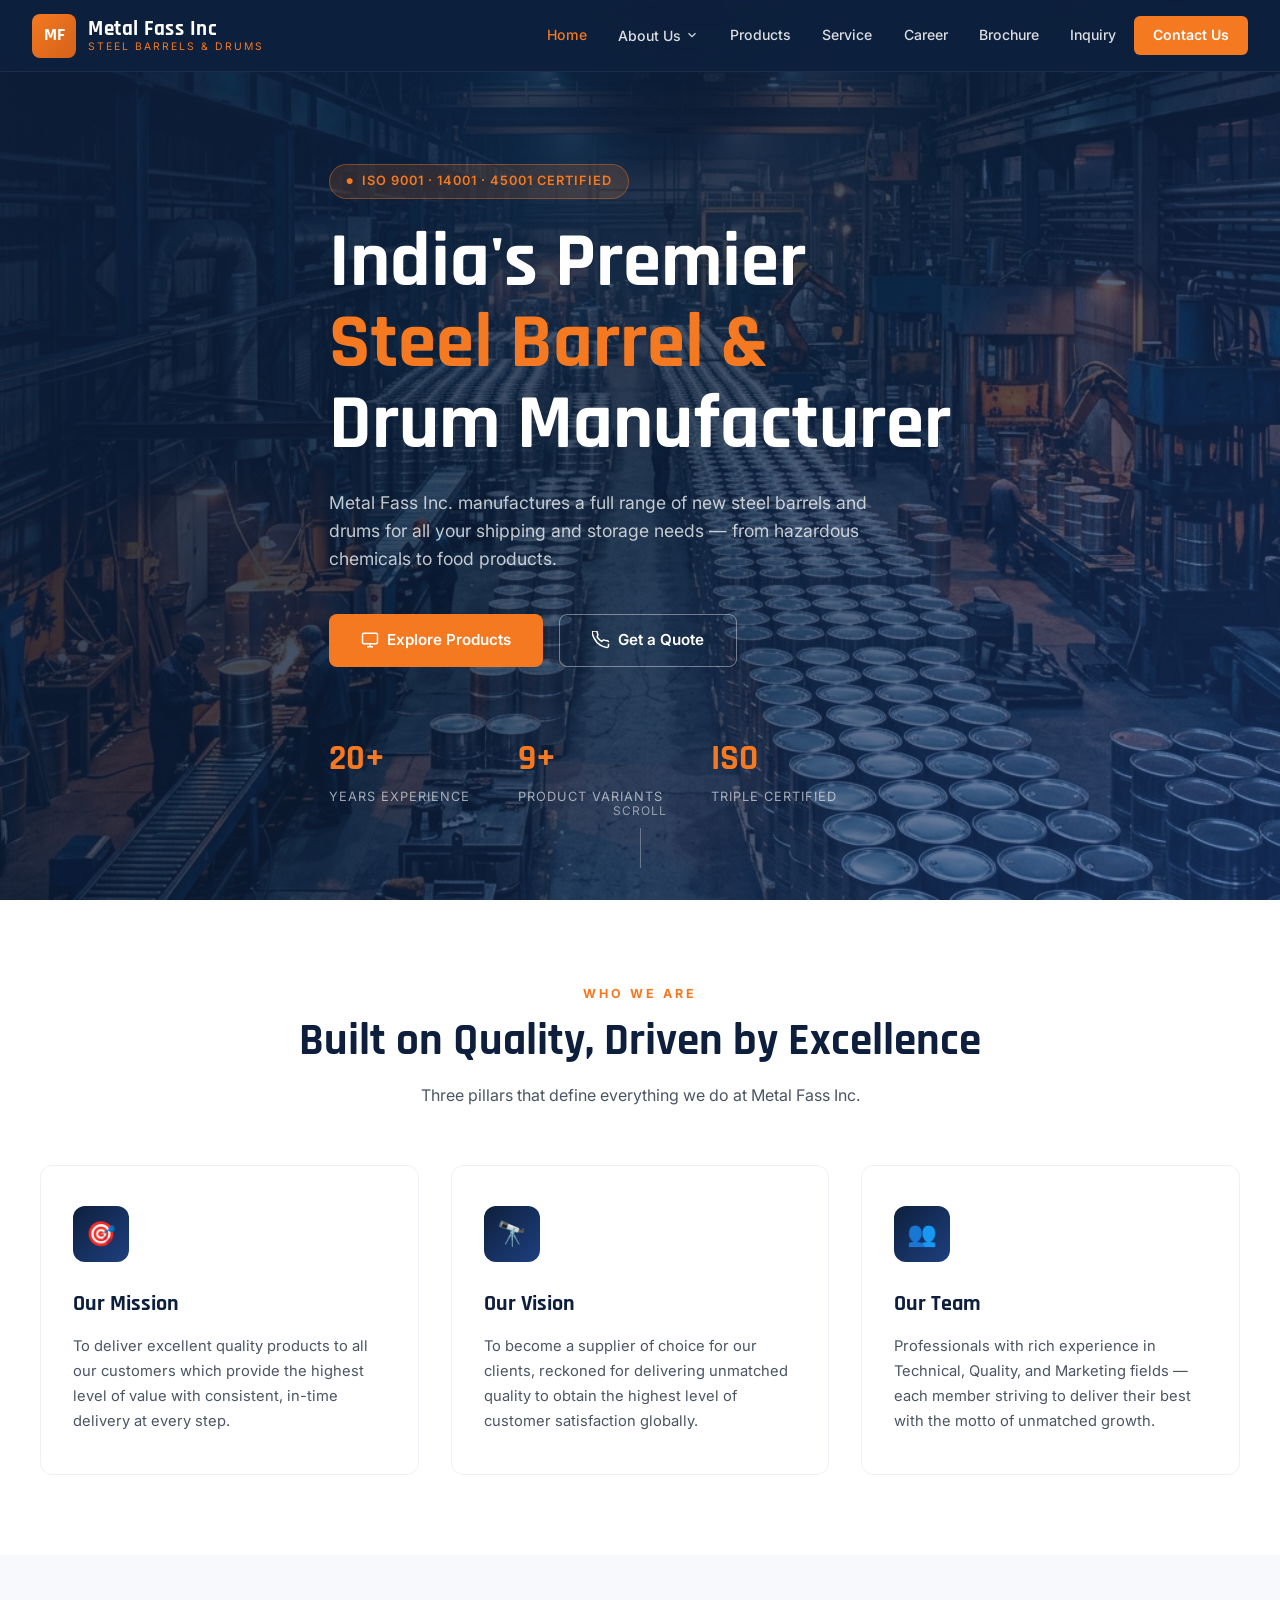
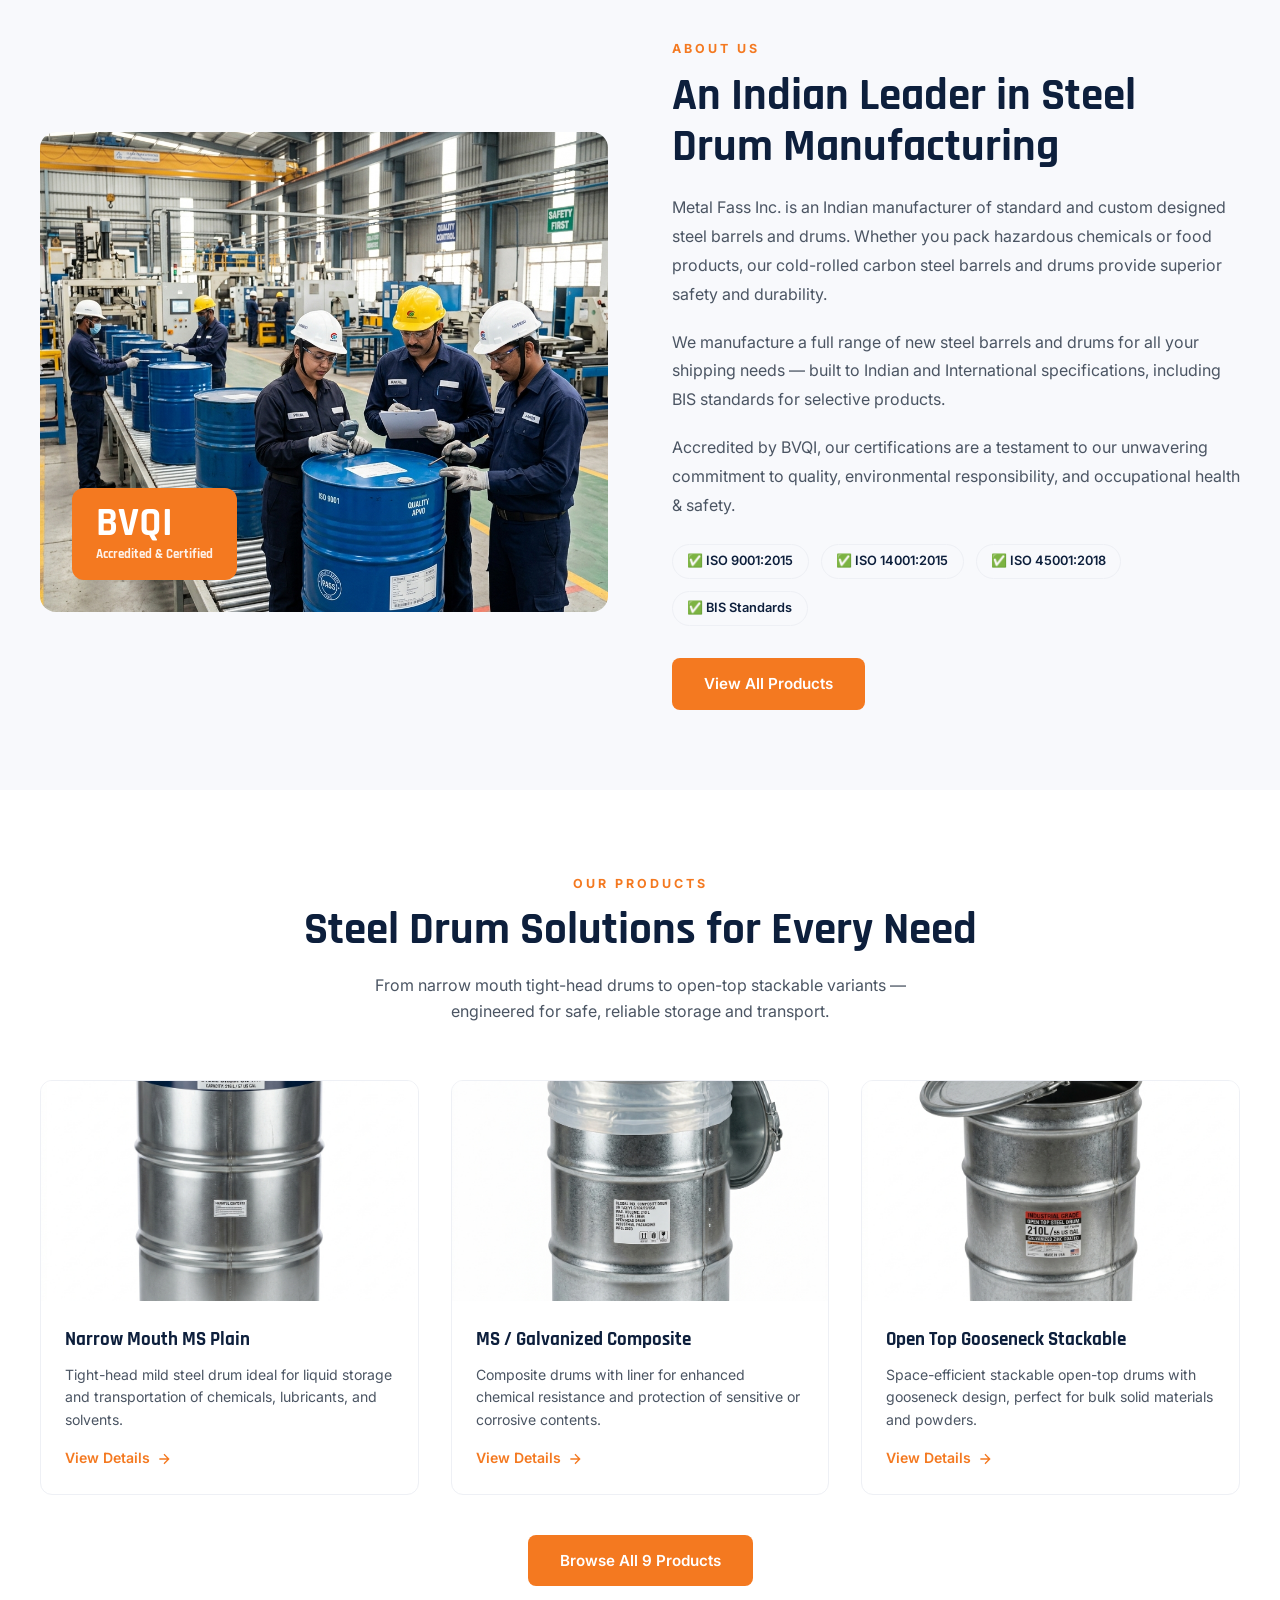
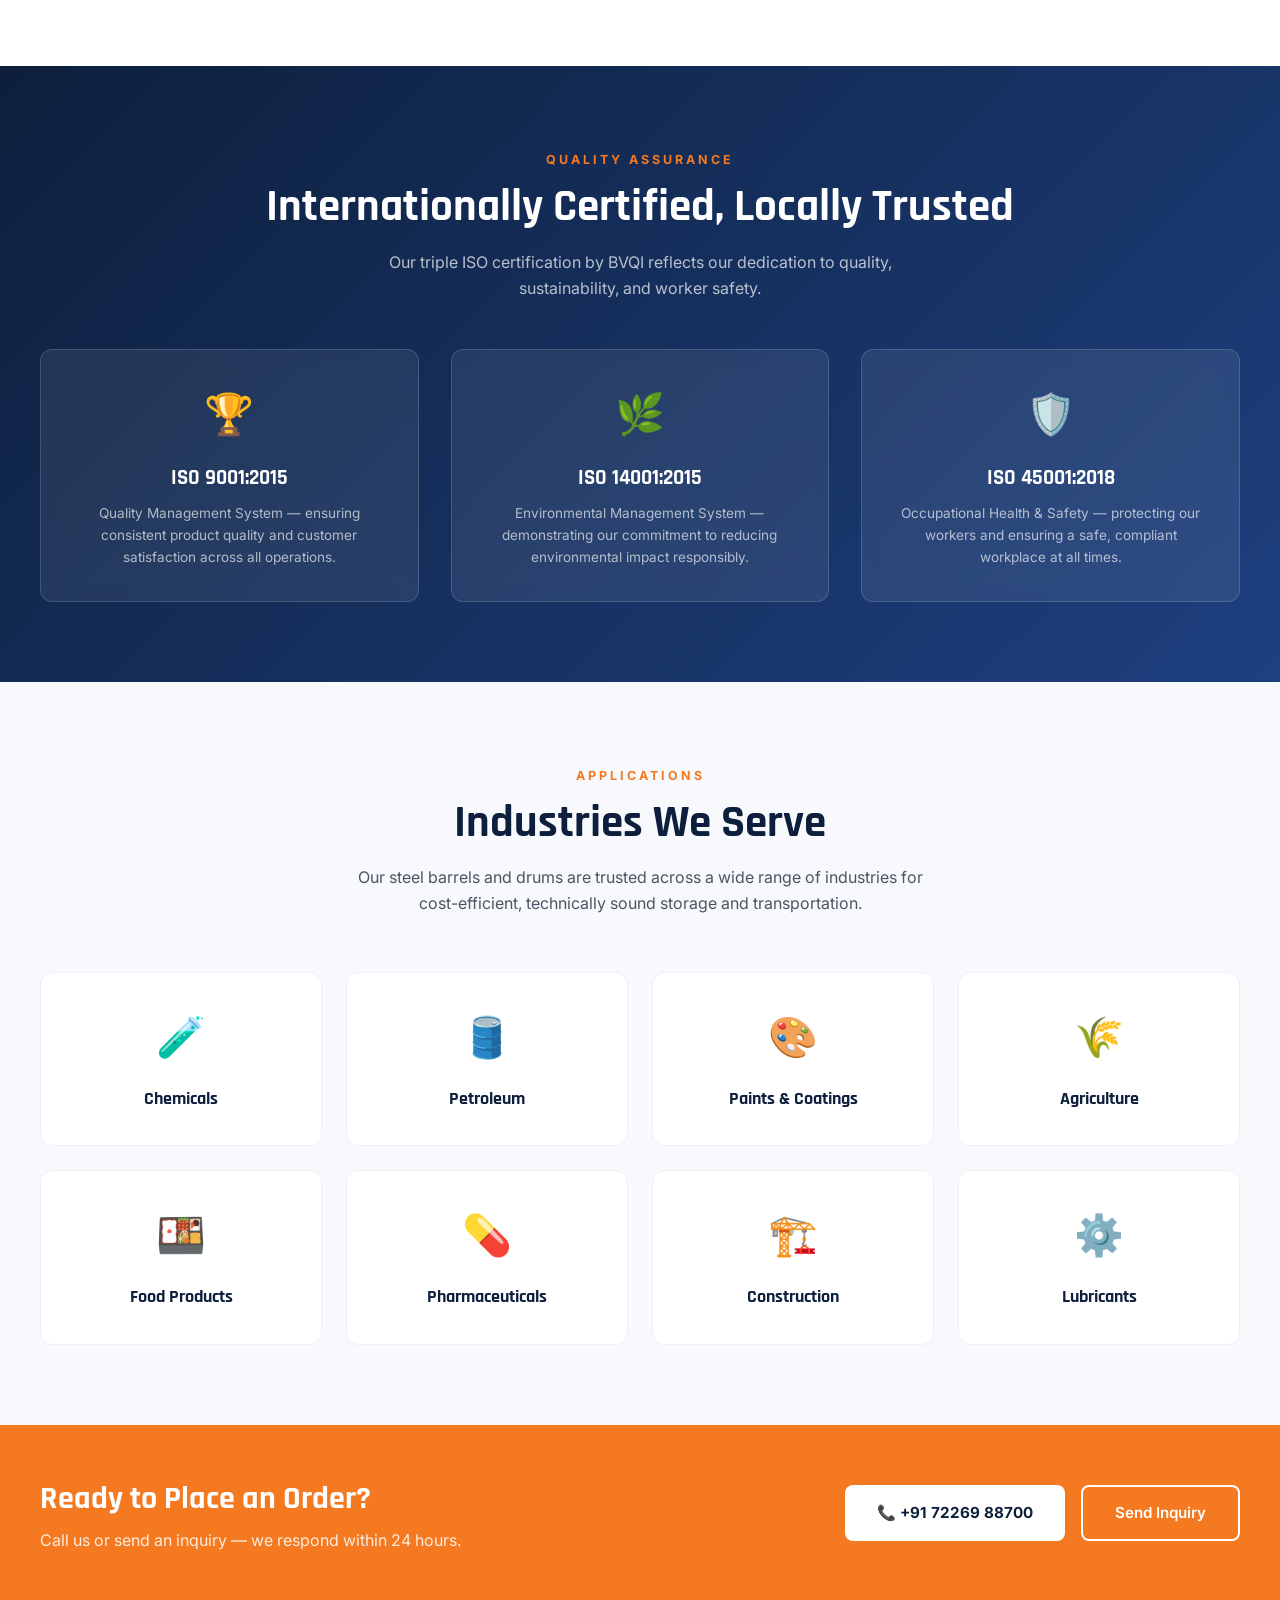
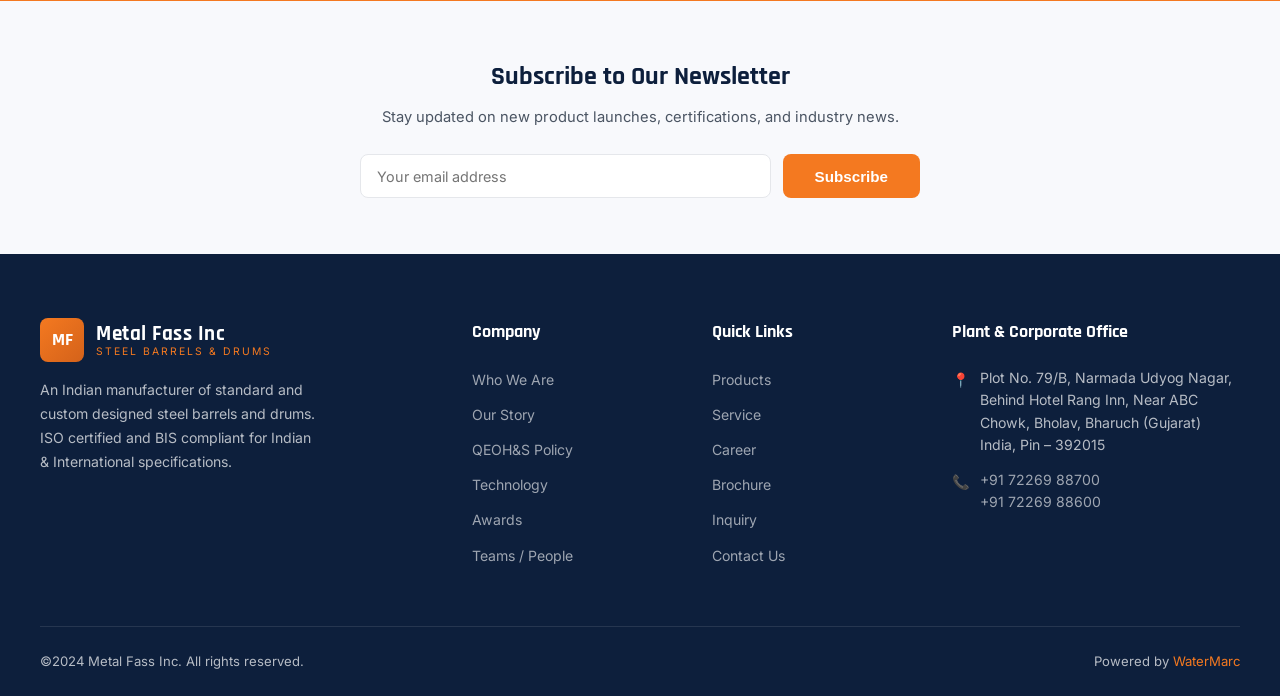
==== index.html @ 71f28551 "Initial commit: Yogiraj Containers Pvt. Ltd. website" ====
<!DOCTYPE html>
<html lang="en">
<head>
  <meta charset="UTF-8" />
  <meta name="viewport" content="width=device-width, initial-scale=1.0" />
  <title>Metal Fass Inc | Steel Barrels & Drums Manufacturer | Bharuch, Gujarat</title>
  <meta name="description" content="Metal Fass Inc is an Indian manufacturer of standard and custom designed steel barrels and drums. ISO 9001:2015, ISO 14001:2015 & ISO 45001:2018 certified. Located in Bharuch, Gujarat." />
  <link rel="stylesheet" href="styles.css" />
</head>
<body>

<!-- NAVBAR -->
<nav class="navbar" id="navbar">
  <a href="index.html" class="nav-logo">
    <div class="logo-icon">MF</div>
    <div class="logo-text">
      <span class="logo-name">Metal Fass Inc</span>
      <span class="logo-sub">Steel Barrels & Drums</span>
    </div>
  </a>

  <ul class="nav-links" id="navLinks">
    <li><a href="index.html" class="active">Home</a></li>
    <li>
      <button class="nav-toggle">
        About Us
        <svg viewBox="0 0 24 24" fill="none" stroke="currentColor" stroke-width="2"><polyline points="6 9 12 15 18 9"/></svg>
      </button>
      <ul class="dropdown">
        <li><a href="#">Who We Are</a></li>
        <li><a href="#">Our Story</a></li>
        <li><a href="#">QEOH&S Policy</a></li>
        <li><a href="#">Technology & Modernization</a></li>
        <li><a href="#">Awards & Accreditations</a></li>
        <li><a href="#">Teams / People</a></li>
      </ul>
    </li>
    <li><a href="products.html">Products</a></li>
    <li><a href="#">Service</a></li>
    <li><a href="#">Career</a></li>
    <li><a href="#">Brochure</a></li>
    <li><a href="#">Inquiry</a></li>
    <li><a href="contact.html" class="nav-cta">Contact Us</a></li>
  </ul>

  <button class="hamburger" id="hamburger" aria-label="Toggle menu">
    <span></span><span></span><span></span>
  </button>
</nav>

<!-- HERO -->
<section class="hero" id="home">
  <div class="hero-bg"></div>
  <div class="hero-overlay"></div>
  <div class="hero-content container">
    <div class="hero-badge">ISO 9001 · 14001 · 45001 Certified</div>
    <h1>India's Premier<br /><span>Steel Barrel &</span><br />Drum Manufacturer</h1>
    <p>Metal Fass Inc. manufactures a full range of new steel barrels and drums for all your shipping and storage needs — from hazardous chemicals to food products.</p>
    <div class="hero-buttons">
      <a href="products.html" class="btn-primary">
        <svg width="18" height="18" viewBox="0 0 24 24" fill="none" stroke="currentColor" stroke-width="2"><rect x="2" y="3" width="20" height="14" rx="2"/><path d="M8 21h8M12 17v4"/></svg>
        Explore Products
      </a>
      <a href="contact.html" class="btn-secondary">
        <svg width="18" height="18" viewBox="0 0 24 24" fill="none" stroke="currentColor" stroke-width="2"><path d="M22 16.92v3a2 2 0 01-2.18 2 19.79 19.79 0 01-8.63-3.07A19.5 19.5 0 013.07 9.81 19.79 19.79 0 01.022 1.18 2 2 0 012 0h3a2 2 0 012 1.72c.127.96.361 1.903.7 2.81a2 2 0 01-.45 2.11L6.91 7.91a16 16 0 006 6l1.27-1.27a2 2 0 012.11-.45c.907.339 1.85.573 2.81.7A2 2 0 0122 14.92"/></svg>
        Get a Quote
      </a>
    </div>
    <div class="hero-stats">
      <div class="stat"><div class="stat-num">20+</div><div class="stat-label">Years Experience</div></div>
      <div class="stat"><div class="stat-num">9+</div><div class="stat-label">Product Variants</div></div>
      <div class="stat"><div class="stat-num">ISO</div><div class="stat-label">Triple Certified</div></div>
    </div>
  </div>
  <div class="hero-scroll">SCROLL</div>
</section>

<!-- MISSION / VISION / TEAM -->
<section class="section" id="about">
  <div class="container">
    <div class="section-header reveal">
      <span class="section-eyebrow">Who We Are</span>
      <h2 class="section-title">Built on Quality, Driven by Excellence</h2>
      <p class="section-subtitle">Three pillars that define everything we do at Metal Fass Inc.</p>
    </div>
    <div class="mvt-grid">
      <div class="mvt-card reveal">
        <div class="mvt-icon">🎯</div>
        <h3>Our Mission</h3>
        <p>To deliver excellent quality products to all our customers which provide the highest level of value with consistent, in-time delivery at every step.</p>
      </div>
      <div class="mvt-card reveal">
        <div class="mvt-icon">🔭</div>
        <h3>Our Vision</h3>
        <p>To become a supplier of choice for our clients, reckoned for delivering unmatched quality to obtain the highest level of customer satisfaction globally.</p>
      </div>
      <div class="mvt-card reveal">
        <div class="mvt-icon">👥</div>
        <h3>Our Team</h3>
        <p>Professionals with rich experience in Technical, Quality, and Marketing fields — each member striving to deliver their best with the motto of unmatched growth.</p>
      </div>
    </div>
  </div>
</section>

<!-- ABOUT US DEEP DIVE -->
<section class="section section-light">
  <div class="container">
    <div class="about-grid">
      <div class="about-image-wrap reveal">
        <img src="factory.png" alt="Metal Fass Inc manufacturing facility" loading="lazy" />
        <div class="about-badge-float">
          <div class="num">BVQI</div>
          <div class="txt">Accredited & Certified</div>
        </div>
      </div>
      <div class="about-text reveal">
        <span class="section-eyebrow">About Us</span>
        <h2 class="section-title">An Indian Leader in Steel Drum Manufacturing</h2>
        <p>Metal Fass Inc. is an Indian manufacturer of standard and custom designed steel barrels and drums. Whether you pack hazardous chemicals or food products, our cold-rolled carbon steel barrels and drums provide superior safety and durability.</p>
        <p>We manufacture a full range of new steel barrels and drums for all your shipping needs — built to Indian and International specifications, including BIS standards for selective products.</p>
        <p>Accredited by BVQI, our certifications are a testament to our unwavering commitment to quality, environmental responsibility, and occupational health & safety.</p>
        <div class="cert-badges">
          <span class="cert-badge">✅ ISO 9001:2015</span>
          <span class="cert-badge">✅ ISO 14001:2015</span>
          <span class="cert-badge">✅ ISO 45001:2018</span>
          <span class="cert-badge">✅ BIS Standards</span>
        </div>
        <div style="margin-top:2rem;">
          <a href="products.html" class="btn-primary">View All Products</a>
        </div>
      </div>
    </div>
  </div>
</section>

<!-- FEATURED PRODUCTS -->
<section class="section" id="products">
  <div class="container">
    <div class="section-header reveal">
      <span class="section-eyebrow">Our Products</span>
      <h2 class="section-title">Steel Drum Solutions for Every Need</h2>
      <p class="section-subtitle">From narrow mouth tight-head drums to open-top stackable variants — engineered for safe, reliable storage and transport.</p>
    </div>
    <div class="products-grid">
      <a href="products.html" class="product-card reveal">
        <div class="product-img"><img src="product_narrow_mouth.png" alt="Narrow Mouth MS Plain Drum" loading="lazy" /></div>
        <div class="product-info">
          <h3>Narrow Mouth MS Plain</h3>
          <p>Tight-head mild steel drum ideal for liquid storage and transportation of chemicals, lubricants, and solvents.</p>
          <span class="product-link">View Details <svg width="16" height="16" viewBox="0 0 24 24" fill="none" stroke="currentColor" stroke-width="2"><path d="M5 12h14M12 5l7 7-7 7"/></svg></span>
        </div>
      </a>
      <a href="products.html" class="product-card reveal">
        <div class="product-img"><img src="product_composite.png" alt="MS Galvanized Composite Drum" loading="lazy" /></div>
        <div class="product-info">
          <h3>MS / Galvanized Composite</h3>
          <p>Composite drums with liner for enhanced chemical resistance and protection of sensitive or corrosive contents.</p>
          <span class="product-link">View Details <svg width="16" height="16" viewBox="0 0 24 24" fill="none" stroke="currentColor" stroke-width="2"><path d="M5 12h14M12 5l7 7-7 7"/></svg></span>
        </div>
      </a>
      <a href="products.html" class="product-card reveal">
        <div class="product-img"><img src="product_open_top.png" alt="Open Top Gooseneck Stackable Drum" loading="lazy" /></div>
        <div class="product-info">
          <h3>Open Top Gooseneck Stackable</h3>
          <p>Space-efficient stackable open-top drums with gooseneck design, perfect for bulk solid materials and powders.</p>
          <span class="product-link">View Details <svg width="16" height="16" viewBox="0 0 24 24" fill="none" stroke="currentColor" stroke-width="2"><path d="M5 12h14M12 5l7 7-7 7"/></svg></span>
        </div>
      </a>
    </div>
    <div style="text-align:center; margin-top:2.5rem;" class="reveal">
      <a href="products.html" class="btn-primary">Browse All 9 Products</a>
    </div>
  </div>
</section>

<!-- ISO / CERTIFICATIONS -->
<section class="cert-section">
  <div class="container">
    <div class="reveal">
      <span class="section-eyebrow">Quality Assurance</span>
      <h2 class="section-title">Internationally Certified, Locally Trusted</h2>
      <p class="section-subtitle">Our triple ISO certification by BVQI reflects our dedication to quality, sustainability, and worker safety.</p>
    </div>
    <div class="cert-grid">
      <div class="cert-card reveal">
        <div class="cert-icon">🏆</div>
        <h3>ISO 9001:2015</h3>
        <p>Quality Management System — ensuring consistent product quality and customer satisfaction across all operations.</p>
      </div>
      <div class="cert-card reveal">
        <div class="cert-icon">🌿</div>
        <h3>ISO 14001:2015</h3>
        <p>Environmental Management System — demonstrating our commitment to reducing environmental impact responsibly.</p>
      </div>
      <div class="cert-card reveal">
        <div class="cert-icon">🛡️</div>
        <h3>ISO 45001:2018</h3>
        <p>Occupational Health & Safety — protecting our workers and ensuring a safe, compliant workplace at all times.</p>
      </div>
    </div>
  </div>
</section>

<!-- APPLICATIONS -->
<section class="section section-light" id="applications">
  <div class="container">
    <div class="section-header reveal">
      <span class="section-eyebrow">Applications</span>
      <h2 class="section-title">Industries We Serve</h2>
      <p class="section-subtitle">Our steel barrels and drums are trusted across a wide range of industries for cost-efficient, technically sound storage and transportation.</p>
    </div>
    <div class="apps-grid">
      <div class="app-card reveal">
        <div class="app-icon">🧪</div>
        <h4>Chemicals</h4>
      </div>
      <div class="app-card reveal">
        <div class="app-icon">🛢️</div>
        <h4>Petroleum</h4>
      </div>
      <div class="app-card reveal">
        <div class="app-icon">🎨</div>
        <h4>Paints & Coatings</h4>
      </div>
      <div class="app-card reveal">
        <div class="app-icon">🌾</div>
        <h4>Agriculture</h4>
      </div>
      <div class="app-card reveal">
        <div class="app-icon">🍱</div>
        <h4>Food Products</h4>
      </div>
      <div class="app-card reveal">
        <div class="app-icon">💊</div>
        <h4>Pharmaceuticals</h4>
      </div>
      <div class="app-card reveal">
        <div class="app-icon">🏗️</div>
        <h4>Construction</h4>
      </div>
      <div class="app-card reveal">
        <div class="app-icon">⚙️</div>
        <h4>Lubricants</h4>
      </div>
    </div>
  </div>
</section>

<!-- CONTACT STRIP -->
<div class="contact-strip">
  <div class="container">
    <div class="strip-text">
      <h2>Ready to Place an Order?</h2>
      <p>Call us or send an inquiry — we respond within 24 hours.</p>
    </div>
    <div class="strip-actions">
      <a href="tel:+917226988700" class="btn-white">📞 +91 72269 88700</a>
      <a href="contact.html" class="btn-outline-white">Send Inquiry</a>
    </div>
  </div>
</div>

<!-- NEWSLETTER -->
<section style="background:#f8f9fc; padding:3.5rem 2rem; text-align:center;">
  <div class="container" style="max-width:560px;">
    <h3 style="font-family:'Rajdhani',sans-serif;font-size:1.6rem;font-weight:700;color:var(--navy);margin-bottom:0.5rem;">Subscribe to Our Newsletter</h3>
    <p style="color:var(--gray-600);margin-bottom:1.5rem;font-size:0.92rem;">Stay updated on new product launches, certifications, and industry news.</p>
    <form id="newsletterForm" style="display:flex;gap:0.75rem;flex-wrap:wrap;justify-content:center;" onsubmit="handleNewsletter(event)">
      <input type="email" id="newsletterEmail" placeholder="Your email address" required
        style="flex:1;min-width:240px;padding:0.8rem 1rem;border:1.5px solid #e5e7eb;border-radius:8px;font-family:inherit;font-size:0.9rem;outline:none;" />
      <button type="submit" class="btn-primary" style="white-space:nowrap;">Subscribe</button>
    </form>
    <p id="newsletterMsg" style="margin-top:0.75rem;color:var(--orange);font-size:0.88rem;display:none;">✅ Thanks for subscribing!</p>
  </div>
</section>

<!-- FOOTER -->
<footer>
  <div class="container">
    <div class="footer-grid">
      <div class="footer-brand">
        <a href="index.html" class="nav-logo" style="margin-bottom:1rem;display:inline-flex;">
          <div class="logo-icon">MF</div>
          <div class="logo-text">
            <span class="logo-name">Metal Fass Inc</span>
            <span class="logo-sub">Steel Barrels & Drums</span>
          </div>
        </a>
        <p>An Indian manufacturer of standard and custom designed steel barrels and drums. ISO certified and BIS compliant for Indian & International specifications.</p>
      </div>
      <div class="footer-col">
        <h4>Company</h4>
        <ul>
          <li><a href="#">Who We Are</a></li>
          <li><a href="#">Our Story</a></li>
          <li><a href="#">QEOH&S Policy</a></li>
          <li><a href="#">Technology</a></li>
          <li><a href="#">Awards</a></li>
          <li><a href="#">Teams / People</a></li>
        </ul>
      </div>
      <div class="footer-col">
        <h4>Quick Links</h4>
        <ul>
          <li><a href="products.html">Products</a></li>
          <li><a href="#">Service</a></li>
          <li><a href="#">Career</a></li>
          <li><a href="#">Brochure</a></li>
          <li><a href="#">Inquiry</a></li>
          <li><a href="contact.html">Contact Us</a></li>
        </ul>
      </div>
      <div class="footer-col">
        <h4>Plant & Corporate Office</h4>
        <div class="footer-contact-item">
          <span class="icon">📍</span>
          <span>Plot No. 79/B, Narmada Udyog Nagar, Behind Hotel Rang Inn, Near ABC Chowk, Bholav, Bharuch (Gujarat) India, Pin – 392015</span>
        </div>
        <div class="footer-contact-item">
          <span class="icon">📞</span>
          <div>
            <a href="tel:+917226988700">+91 72269 88700</a><br/>
            <a href="tel:+917226988600">+91 72269 88600</a>
          </div>
        </div>
      </div>
    </div>
    <div class="footer-bottom">
      <span>©2024 Metal Fass Inc. All rights reserved.</span>
      <span>Powered by <a href="#">WaterMarc</a></span>
    </div>
  </div>
</footer>

<script>
  // Navbar scroll effect
  const navbar = document.getElementById('navbar');
  window.addEventListener('scroll', () => {
    navbar.classList.toggle('scrolled', window.scrollY > 50);
  });

  // Hamburger toggle
  const hamburger = document.getElementById('hamburger');
  const navLinks = document.getElementById('navLinks');
  hamburger.addEventListener('click', () => {
    navLinks.classList.toggle('open');
    const spans = hamburger.querySelectorAll('span');
    navLinks.classList.contains('open')
      ? (spans[0].style.transform='rotate(45deg) translate(5px,5px)', spans[1].style.opacity='0', spans[2].style.transform='rotate(-45deg) translate(5px,-5px)')
      : (spans[0].style.transform='', spans[1].style.opacity='', spans[2].style.transform='');
  });

  // Scroll reveal
  const reveals = document.querySelectorAll('.reveal');
  const observer = new IntersectionObserver((entries) => {
    entries.forEach((e, i) => {
      if (e.isIntersecting) {
        setTimeout(() => e.target.classList.add('visible'), i * 80);
        observer.unobserve(e.target);
      }
    });
  }, { threshold: 0.1, rootMargin: '0px 0px -40px 0px' });
  reveals.forEach(el => observer.observe(el));

  // Newsletter
  function handleNewsletter(e) {
    e.preventDefault();
    document.getElementById('newsletterMsg').style.display = 'block';
    document.getElementById('newsletterEmail').value = '';
  }
</script>
</body>
</html>
---- styles.css ----
@import url('https://fonts.googleapis.com/css2?family=Inter:wght@300;400;500;600;700;800;900&family=Rajdhani:wght@500;600;700&display=swap');

*, *::before, *::after { box-sizing: border-box; margin: 0; padding: 0; }

:root {
  --navy: #0d1f3c;
  --navy-light: #1a3a6e;
  --steel: #1e4080;
  --orange: #f47920;
  --orange-dark: #d4621a;
  --white: #ffffff;
  --gray-100: #f8f9fc;
  --gray-200: #eef0f5;
  --gray-400: #9ca3af;
  --gray-600: #4b5563;
  --gray-800: #1f2937;
  --shadow-sm: 0 2px 8px rgba(0,0,0,0.08);
  --shadow-md: 0 8px 32px rgba(0,0,0,0.12);
  --shadow-lg: 0 24px 64px rgba(0,0,0,0.2);
  --radius: 12px;
  --transition: 0.3s cubic-bezier(0.4,0,0.2,1);
}

html { scroll-behavior: smooth; }

body {
  font-family: 'Inter', sans-serif;
  color: var(--gray-800);
  background: var(--white);
  overflow-x: hidden;
  line-height: 1.6;
}

/* ===== NAVBAR ===== */
.navbar {
  position: fixed; top: 0; left: 0; right: 0; z-index: 1000;
  background: rgba(13,31,60,0.97);
  backdrop-filter: blur(12px);
  border-bottom: 1px solid rgba(255,255,255,0.07);
  padding: 0 2rem;
  display: flex; align-items: center; justify-content: space-between;
  height: 72px;
  transition: var(--transition);
}
.navbar.scrolled { box-shadow: var(--shadow-md); }

.nav-logo {
  display: flex; align-items: center; gap: 12px; text-decoration: none;
}
.nav-logo .logo-icon {
  width: 44px; height: 44px;
  background: linear-gradient(135deg, var(--orange), var(--orange-dark));
  border-radius: 8px;
  display: flex; align-items: center; justify-content: center;
  font-weight: 900; font-size: 1.1rem; color: white;
  font-family: 'Rajdhani', sans-serif;
}
.nav-logo .logo-text { display: flex; flex-direction: column; line-height: 1.1; }
.nav-logo .logo-name {
  font-family: 'Rajdhani', sans-serif; font-weight: 700;
  font-size: 1.3rem; color: var(--white); letter-spacing: 0.5px;
}
.nav-logo .logo-sub { font-size: 0.65rem; color: var(--orange); letter-spacing: 2px; text-transform: uppercase; }

.nav-links { display: flex; align-items: center; gap: 0.25rem; list-style: none; }
.nav-links > li { position: relative; }
.nav-links > li > a, .nav-links > li > .nav-toggle {
  display: flex; align-items: center; gap: 4px;
  padding: 0.5rem 0.85rem;
  color: rgba(255,255,255,0.85);
  text-decoration: none;
  font-size: 0.88rem; font-weight: 500;
  border-radius: 6px;
  transition: var(--transition);
  cursor: pointer; background: none; border: none; font-family: inherit;
}
.nav-links > li > a:hover, .nav-links > li > .nav-toggle:hover { color: white; background: rgba(255,255,255,0.08); }
.nav-links > li > a.active { color: var(--orange); }
.nav-toggle svg { width: 14px; height: 14px; transition: transform 0.2s; }
.nav-links > li:hover .nav-toggle svg { transform: rotate(180deg); }

.dropdown {
  position: absolute; top: calc(100% + 8px); left: 0;
  background: white; border-radius: var(--radius);
  box-shadow: var(--shadow-lg); border: 1px solid var(--gray-200);
  min-width: 220px; padding: 0.5rem;
  opacity: 0; visibility: hidden; transform: translateY(-8px);
  transition: var(--transition);
  list-style: none;
}
.nav-links > li:hover .dropdown { opacity: 1; visibility: visible; transform: translateY(0); }
.dropdown li a {
  display: block; padding: 0.6rem 1rem;
  color: var(--gray-600); text-decoration: none;
  font-size: 0.88rem; border-radius: 6px;
  transition: var(--transition);
}
.dropdown li a:hover { background: var(--gray-100); color: var(--navy); }

.nav-cta {
  background: var(--orange) !important; color: white !important;
  padding: 0.5rem 1.2rem !important; border-radius: 6px !important;
  font-weight: 600 !important;
}
.nav-cta:hover { background: var(--orange-dark) !important; }

.hamburger { display: none; flex-direction: column; gap: 5px; cursor: pointer; background: none; border: none; padding: 4px; }
.hamburger span { display: block; width: 24px; height: 2px; background: white; border-radius: 2px; transition: var(--transition); }

/* ===== HERO ===== */
.hero {
  position: relative; min-height: 100vh;
  display: flex; align-items: center;
  overflow: hidden;
}
.hero-bg {
  position: absolute; inset: 0;
  background-image: url('hero.png');
  background-size: cover; background-position: center;
}
.hero-overlay {
  position: absolute; inset: 0;
  background: linear-gradient(135deg, rgba(13,31,60,0.92) 0%, rgba(13,31,60,0.75) 50%, rgba(30,64,128,0.6) 100%);
}
.hero-content {
  position: relative; z-index: 2;
  max-width: 1200px; margin: 0 auto; padding: 0 2rem;
  padding-top: 72px;
}
.hero-badge {
  display: inline-flex; align-items: center; gap: 8px;
  background: rgba(244,121,32,0.15); border: 1px solid rgba(244,121,32,0.4);
  color: var(--orange); padding: 0.4rem 1rem; border-radius: 50px;
  font-size: 0.8rem; font-weight: 600; letter-spacing: 1px; text-transform: uppercase;
  margin-bottom: 1.5rem;
  animation: fadeInUp 0.6s ease both;
}
.hero-badge::before { content: '●'; font-size: 0.5rem; animation: pulse 2s infinite; }
.hero h1 {
  font-family: 'Rajdhani', sans-serif;
  font-size: clamp(2.5rem, 6vw, 5rem);
  font-weight: 700; color: white;
  line-height: 1.05; margin-bottom: 1.5rem;
  animation: fadeInUp 0.7s 0.1s ease both;
}
.hero h1 span { color: var(--orange); }
.hero p {
  font-size: 1.1rem; color: rgba(255,255,255,0.75);
  max-width: 560px; margin-bottom: 2.5rem;
  animation: fadeInUp 0.7s 0.2s ease both;
}
.hero-buttons { display: flex; gap: 1rem; flex-wrap: wrap; animation: fadeInUp 0.7s 0.3s ease both; }
.btn-primary {
  display: inline-flex; align-items: center; gap: 8px;
  background: var(--orange); color: white;
  padding: 0.85rem 2rem; border-radius: 8px;
  text-decoration: none; font-weight: 600; font-size: 0.95rem;
  transition: var(--transition); border: none; cursor: pointer;
}
.btn-primary:hover { background: var(--orange-dark); transform: translateY(-2px); box-shadow: 0 8px 24px rgba(244,121,32,0.4); }
.btn-secondary {
  display: inline-flex; align-items: center; gap: 8px;
  background: transparent; color: white;
  padding: 0.85rem 2rem; border-radius: 8px;
  border: 1px solid rgba(255,255,255,0.4);
  text-decoration: none; font-weight: 600; font-size: 0.95rem;
  transition: var(--transition);
}
.btn-secondary:hover { background: rgba(255,255,255,0.1); border-color: white; }

.hero-stats {
  display: flex; gap: 3rem; margin-top: 4rem;
  animation: fadeInUp 0.7s 0.4s ease both;
}
.stat { text-align: left; }
.stat-num { font-family: 'Rajdhani', sans-serif; font-size: 2.2rem; font-weight: 700; color: var(--orange); }
.stat-label { font-size: 0.8rem; color: rgba(255,255,255,0.6); text-transform: uppercase; letter-spacing: 1px; }

.hero-scroll {
  position: absolute; bottom: 2rem; left: 50%; transform: translateX(-50%);
  display: flex; flex-direction: column; align-items: center; gap: 8px;
  color: rgba(255,255,255,0.5); font-size: 0.75rem; letter-spacing: 1px;
  animation: bounce 2s infinite;
}
.hero-scroll::after { content: ''; width: 1px; height: 40px; background: rgba(255,255,255,0.3); }

/* ===== SECTION COMMON ===== */
.section { padding: 5rem 2rem; }
.section-light { background: var(--gray-100); }
.container { max-width: 1200px; margin: 0 auto; }
.section-header { text-align: center; margin-bottom: 3.5rem; }
.section-eyebrow {
  display: inline-block;
  color: var(--orange); font-size: 0.78rem; font-weight: 700;
  letter-spacing: 3px; text-transform: uppercase; margin-bottom: 0.75rem;
}
.section-title {
  font-family: 'Rajdhani', sans-serif;
  font-size: clamp(1.8rem, 4vw, 2.8rem);
  font-weight: 700; color: var(--navy); line-height: 1.15;
}
.section-subtitle { margin-top: 1rem; color: var(--gray-600); max-width: 600px; margin-left: auto; margin-right: auto; }

/* ===== ABOUT / MVT CARDS ===== */
.mvt-grid { display: grid; grid-template-columns: repeat(3, 1fr); gap: 2rem; }
.mvt-card {
  background: white; border-radius: var(--radius);
  padding: 2.5rem 2rem; border: 1px solid var(--gray-200);
  transition: var(--transition); position: relative; overflow: hidden;
}
.mvt-card::before {
  content: ''; position: absolute; top: 0; left: 0; right: 0; height: 4px;
  background: linear-gradient(90deg, var(--orange), var(--navy-light));
  transform: scaleX(0); transform-origin: left; transition: var(--transition);
}
.mvt-card:hover { box-shadow: var(--shadow-md); transform: translateY(-4px); }
.mvt-card:hover::before { transform: scaleX(1); }
.mvt-icon {
  width: 56px; height: 56px; border-radius: 12px;
  background: linear-gradient(135deg, var(--navy), var(--steel));
  display: flex; align-items: center; justify-content: center;
  font-size: 1.5rem; margin-bottom: 1.5rem; color: var(--orange);
}
.mvt-card h3 { font-family: 'Rajdhani', sans-serif; font-size: 1.4rem; font-weight: 700; color: var(--navy); margin-bottom: 0.75rem; }
.mvt-card p { color: var(--gray-600); font-size: 0.92rem; line-height: 1.7; }

/* ===== ABOUT SECTION ===== */
.about-grid { display: grid; grid-template-columns: 1fr 1fr; gap: 4rem; align-items: center; }
.about-image-wrap { position: relative; border-radius: 16px; overflow: hidden; }
.about-image-wrap img { width: 100%; height: 480px; object-fit: cover; display: block; }
.about-badge-float {
  position: absolute; bottom: 2rem; left: 2rem;
  background: var(--orange); color: white;
  padding: 1rem 1.5rem; border-radius: 12px;
  font-family: 'Rajdhani', sans-serif; font-weight: 700;
}
.about-badge-float .num { font-size: 2.5rem; line-height: 1; }
.about-badge-float .txt { font-size: 0.8rem; opacity: 0.9; }
.about-text .section-eyebrow { text-align: left; }
.about-text .section-title { text-align: left; }
.about-text p { color: var(--gray-600); margin: 1.2rem 0; line-height: 1.8; }
.cert-badges { display: flex; flex-wrap: wrap; gap: 0.75rem; margin-top: 1.5rem; }
.cert-badge {
  background: var(--gray-100); border: 1px solid var(--gray-200);
  padding: 0.4rem 0.9rem; border-radius: 50px;
  font-size: 0.8rem; font-weight: 600; color: var(--navy);
}

/* ===== PRODUCTS ===== */
.products-grid { display: grid; grid-template-columns: repeat(3, 1fr); gap: 2rem; }
.product-card {
  background: white; border-radius: var(--radius);
  border: 1px solid var(--gray-200); overflow: hidden;
  transition: var(--transition); text-decoration: none; color: inherit;
  display: flex; flex-direction: column;
}
.product-card:hover { box-shadow: var(--shadow-md); transform: translateY(-6px); }
.product-card:hover .product-img img { transform: scale(1.05); }
.product-img { height: 220px; overflow: hidden; background: var(--gray-100); }
.product-img img { width: 100%; height: 100%; object-fit: cover; transition: transform 0.5s ease; }
.product-info { padding: 1.5rem; flex: 1; display: flex; flex-direction: column; }
.product-info h3 { font-family: 'Rajdhani', sans-serif; font-size: 1.2rem; font-weight: 700; color: var(--navy); margin-bottom: 0.5rem; }
.product-info p { color: var(--gray-600); font-size: 0.88rem; flex: 1; }
.product-link {
  display: inline-flex; align-items: center; gap: 6px;
  color: var(--orange); font-weight: 600; font-size: 0.88rem;
  margin-top: 1rem; text-decoration: none; transition: var(--transition);
}
.product-link:hover { gap: 10px; }

/* ===== CERTIFICATIONS ===== */
.cert-section {
  background: linear-gradient(135deg, var(--navy) 0%, var(--steel) 100%);
  padding: 5rem 2rem; text-align: center; color: white;
}
.cert-section .section-title { color: white; }
.cert-section .section-eyebrow { color: var(--orange); }
.cert-section .section-subtitle { color: rgba(255,255,255,0.7); }
.cert-grid { display: grid; grid-template-columns: repeat(3, 1fr); gap: 2rem; margin-top: 3rem; }
.cert-card {
  background: rgba(255,255,255,0.08); border: 1px solid rgba(255,255,255,0.15);
  border-radius: var(--radius); padding: 2rem;
  backdrop-filter: blur(8px); transition: var(--transition);
}
.cert-card:hover { background: rgba(255,255,255,0.13); transform: translateY(-4px); }
.cert-card .cert-icon { font-size: 2.5rem; margin-bottom: 1rem; }
.cert-card h3 { font-family: 'Rajdhani', sans-serif; font-size: 1.3rem; font-weight: 700; margin-bottom: 0.5rem; }
.cert-card p { font-size: 0.85rem; color: rgba(255,255,255,0.65); }

/* ===== APPLICATIONS ===== */
.apps-grid { display: grid; grid-template-columns: repeat(4, 1fr); gap: 1.5rem; }
.app-card {
  background: white; border-radius: var(--radius); padding: 2rem 1.5rem;
  text-align: center; border: 1px solid var(--gray-200);
  transition: var(--transition);
}
.app-card:hover { box-shadow: var(--shadow-md); transform: translateY(-4px); border-color: var(--orange); }
.app-icon { font-size: 2.5rem; margin-bottom: 1rem; }
.app-card h4 { font-family: 'Rajdhani', sans-serif; font-size: 1.1rem; font-weight: 700; color: var(--navy); }

/* ===== CONTACT STRIP ===== */
.contact-strip {
  background: var(--orange); padding: 3rem 2rem;
  display: flex; align-items: center; justify-content: space-between;
  flex-wrap: wrap; gap: 1.5rem;
}
.contact-strip .container { display: flex; align-items: center; justify-content: space-between; flex-wrap: wrap; gap: 1.5rem; width: 100%; }
.strip-text h2 { font-family: 'Rajdhani', sans-serif; font-size: 2rem; font-weight: 700; color: white; }
.strip-text p { color: rgba(255,255,255,0.85); margin-top: 0.25rem; }
.strip-actions { display: flex; gap: 1rem; }
.btn-white {
  display: inline-flex; align-items: center; gap: 8px;
  background: white; color: var(--navy);
  padding: 0.85rem 2rem; border-radius: 8px;
  text-decoration: none; font-weight: 700; font-size: 0.95rem;
  transition: var(--transition);
}
.btn-white:hover { transform: translateY(-2px); box-shadow: 0 8px 24px rgba(0,0,0,0.2); }
.btn-outline-white {
  display: inline-flex; align-items: center; gap: 8px;
  background: transparent; color: white;
  padding: 0.85rem 2rem; border-radius: 8px; border: 2px solid white;
  text-decoration: none; font-weight: 600; font-size: 0.95rem;
  transition: var(--transition);
}
.btn-outline-white:hover { background: rgba(255,255,255,0.1); }

/* ===== FOOTER ===== */
footer {
  background: var(--navy); color: rgba(255,255,255,0.7);
  padding: 4rem 2rem 0;
}
.footer-grid { display: grid; grid-template-columns: 2fr 1fr 1fr 1.5fr; gap: 3rem; margin-bottom: 3rem; }
.footer-brand .nav-logo { margin-bottom: 1rem; }
.footer-brand p { font-size: 0.88rem; line-height: 1.7; max-width: 280px; }
.footer-col h4 { color: white; font-family: 'Rajdhani', sans-serif; font-size: 1.1rem; font-weight: 700; margin-bottom: 1.25rem; }
.footer-col ul { list-style: none; }
.footer-col ul li { margin-bottom: 0.6rem; }
.footer-col ul li a { color: rgba(255,255,255,0.6); text-decoration: none; font-size: 0.88rem; transition: var(--transition); }
.footer-col ul li a:hover { color: var(--orange); }
.footer-contact-item { display: flex; gap: 10px; margin-bottom: 0.75rem; font-size: 0.88rem; }
.footer-contact-item .icon { color: var(--orange); flex-shrink: 0; margin-top: 2px; }
.footer-contact-item a { color: rgba(255,255,255,0.6); text-decoration: none; transition: var(--transition); }
.footer-contact-item a:hover { color: white; }
.footer-bottom {
  border-top: 1px solid rgba(255,255,255,0.1);
  padding: 1.5rem 0; display: flex; justify-content: space-between; align-items: center;
  flex-wrap: wrap; gap: 1rem; font-size: 0.82rem;
}
.footer-bottom a { color: var(--orange); text-decoration: none; }

/* ===== ANIMATIONS ===== */
@keyframes fadeInUp {
  from { opacity: 0; transform: translateY(24px); }
  to { opacity: 1; transform: translateY(0); }
}
@keyframes pulse {
  0%, 100% { opacity: 1; } 50% { opacity: 0.4; }
}
@keyframes bounce {
  0%, 100% { transform: translateX(-50%) translateY(0); }
  50% { transform: translateX(-50%) translateY(-8px); }
}

.reveal {
  opacity: 0; transform: translateY(32px);
  transition: opacity 0.7s ease, transform 0.7s ease;
}
.reveal.visible { opacity: 1; transform: translateY(0); }

/* ===== PRODUCTS PAGE ===== */
.page-hero {
  background: linear-gradient(135deg, var(--navy) 0%, var(--steel) 100%);
  padding: 7rem 2rem 4rem; text-align: center; color: white;
}
.page-hero h1 { font-family: 'Rajdhani', sans-serif; font-size: clamp(2rem, 5vw, 3.5rem); font-weight: 700; }
.page-hero p { margin-top: 1rem; color: rgba(255,255,255,0.75); max-width: 500px; margin-left: auto; margin-right: auto; }
.breadcrumb { display: flex; align-items: center; gap: 8px; justify-content: center; margin-top: 1.5rem; font-size: 0.85rem; color: rgba(255,255,255,0.5); }
.breadcrumb a { color: rgba(255,255,255,0.6); text-decoration: none; }
.breadcrumb a:hover { color: white; }
.breadcrumb span { color: var(--orange); }

.products-full-grid { display: grid; grid-template-columns: repeat(3, 1fr); gap: 2rem; }

/* ===== CONTACT PAGE ===== */
.contact-grid { display: grid; grid-template-columns: 1fr 1fr; gap: 4rem; align-items: start; }
.contact-form { background: white; border-radius: 16px; padding: 2.5rem; box-shadow: var(--shadow-md); }
.contact-form h2 { font-family: 'Rajdhani', sans-serif; font-size: 1.8rem; font-weight: 700; color: var(--navy); margin-bottom: 1.5rem; }
.form-group { margin-bottom: 1.25rem; }
.form-group label { display: block; font-size: 0.85rem; font-weight: 600; color: var(--gray-600); margin-bottom: 0.4rem; }
.form-group input, .form-group textarea, .form-group select {
  width: 100%; padding: 0.8rem 1rem;
  border: 1.5px solid var(--gray-200); border-radius: 8px;
  font-family: inherit; font-size: 0.9rem; color: var(--gray-800);
  transition: var(--transition); outline: none;
}
.form-group input:focus, .form-group textarea:focus, .form-group select:focus {
  border-color: var(--orange); box-shadow: 0 0 0 3px rgba(244,121,32,0.12);
}
.form-group textarea { resize: vertical; min-height: 120px; }
.form-row { display: grid; grid-template-columns: 1fr 1fr; gap: 1rem; }

.contact-info h2 { font-family: 'Rajdhani', sans-serif; font-size: 1.8rem; font-weight: 700; color: var(--navy); margin-bottom: 0.5rem; }
.contact-info p { color: var(--gray-600); margin-bottom: 2rem; }
.info-card {
  display: flex; gap: 1rem; padding: 1.25rem;
  background: var(--gray-100); border-radius: 12px; margin-bottom: 1rem;
  border: 1px solid var(--gray-200);
}
.info-card-icon {
  width: 48px; height: 48px; border-radius: 10px; flex-shrink: 0;
  background: linear-gradient(135deg, var(--navy), var(--steel));
  display: flex; align-items: center; justify-content: center; font-size: 1.3rem;
}
.info-card-text h4 { font-weight: 700; color: var(--navy); margin-bottom: 0.25rem; }
.info-card-text p, .info-card-text a { color: var(--gray-600); font-size: 0.9rem; text-decoration: none; display: block; }
.info-card-text a:hover { color: var(--orange); }
.map-embed { margin-top: 2rem; border-radius: 12px; overflow: hidden; border: 1px solid var(--gray-200); }
.map-embed iframe { display: block; width: 100%; height: 280px; border: none; }

/* ===== RESPONSIVE ===== */
@media (max-width: 1024px) {
  .mvt-grid, .products-grid, .cert-grid, .products-full-grid { grid-template-columns: repeat(2, 1fr); }
  .apps-grid { grid-template-columns: repeat(2, 1fr); }
  .footer-grid { grid-template-columns: 1fr 1fr; }
  .about-grid { grid-template-columns: 1fr; }
  .contact-grid { grid-template-columns: 1fr; }
}
@media (max-width: 768px) {
  .nav-links { display: none; position: absolute; top: 72px; left: 0; right: 0; background: var(--navy); flex-direction: column; padding: 1rem; gap: 0; border-top: 1px solid rgba(255,255,255,0.1); }
  .nav-links.open { display: flex; }
  .nav-links > li > a, .nav-links > li > .nav-toggle { padding: 0.75rem 1rem; width: 100%; }
  .dropdown { position: static; opacity: 1; visibility: visible; transform: none; box-shadow: none; border: none; background: rgba(255,255,255,0.05); }
  .hamburger { display: flex; }
  .mvt-grid, .cert-grid, .products-full-grid { grid-template-columns: 1fr; }
  .hero-stats { gap: 2rem; flex-wrap: wrap; }
  .hero-buttons { flex-direction: column; }
  .footer-grid { grid-template-columns: 1fr; }
  .contact-strip .container { justify-content: center; text-align: center; }
  .strip-actions { flex-direction: column; }
  .footer-bottom { justify-content: center; text-align: center; }
  .form-row { grid-template-columns: 1fr; }
}
@media (max-width: 480px) {
  .products-grid { grid-template-columns: 1fr; }
  .apps-grid { grid-template-columns: repeat(2, 1fr); }
  .section { padding: 3.5rem 1rem; }
}
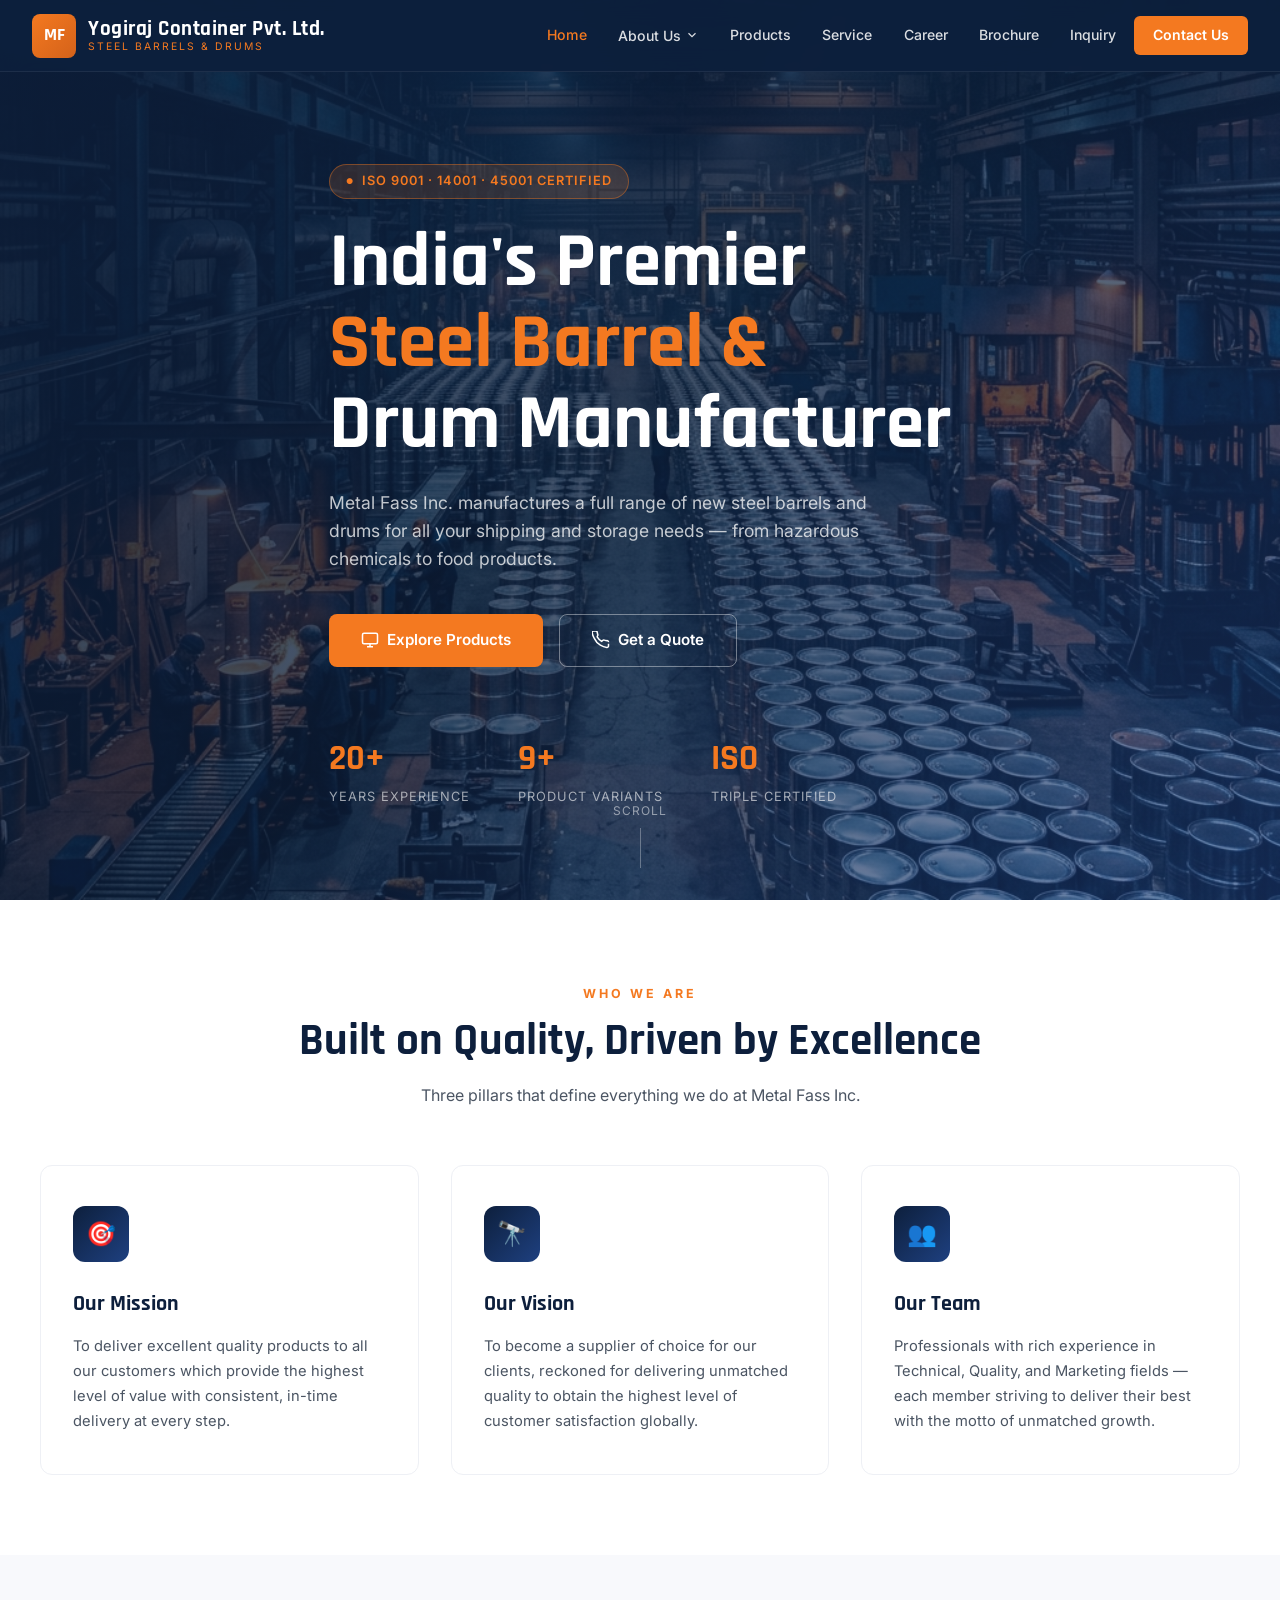
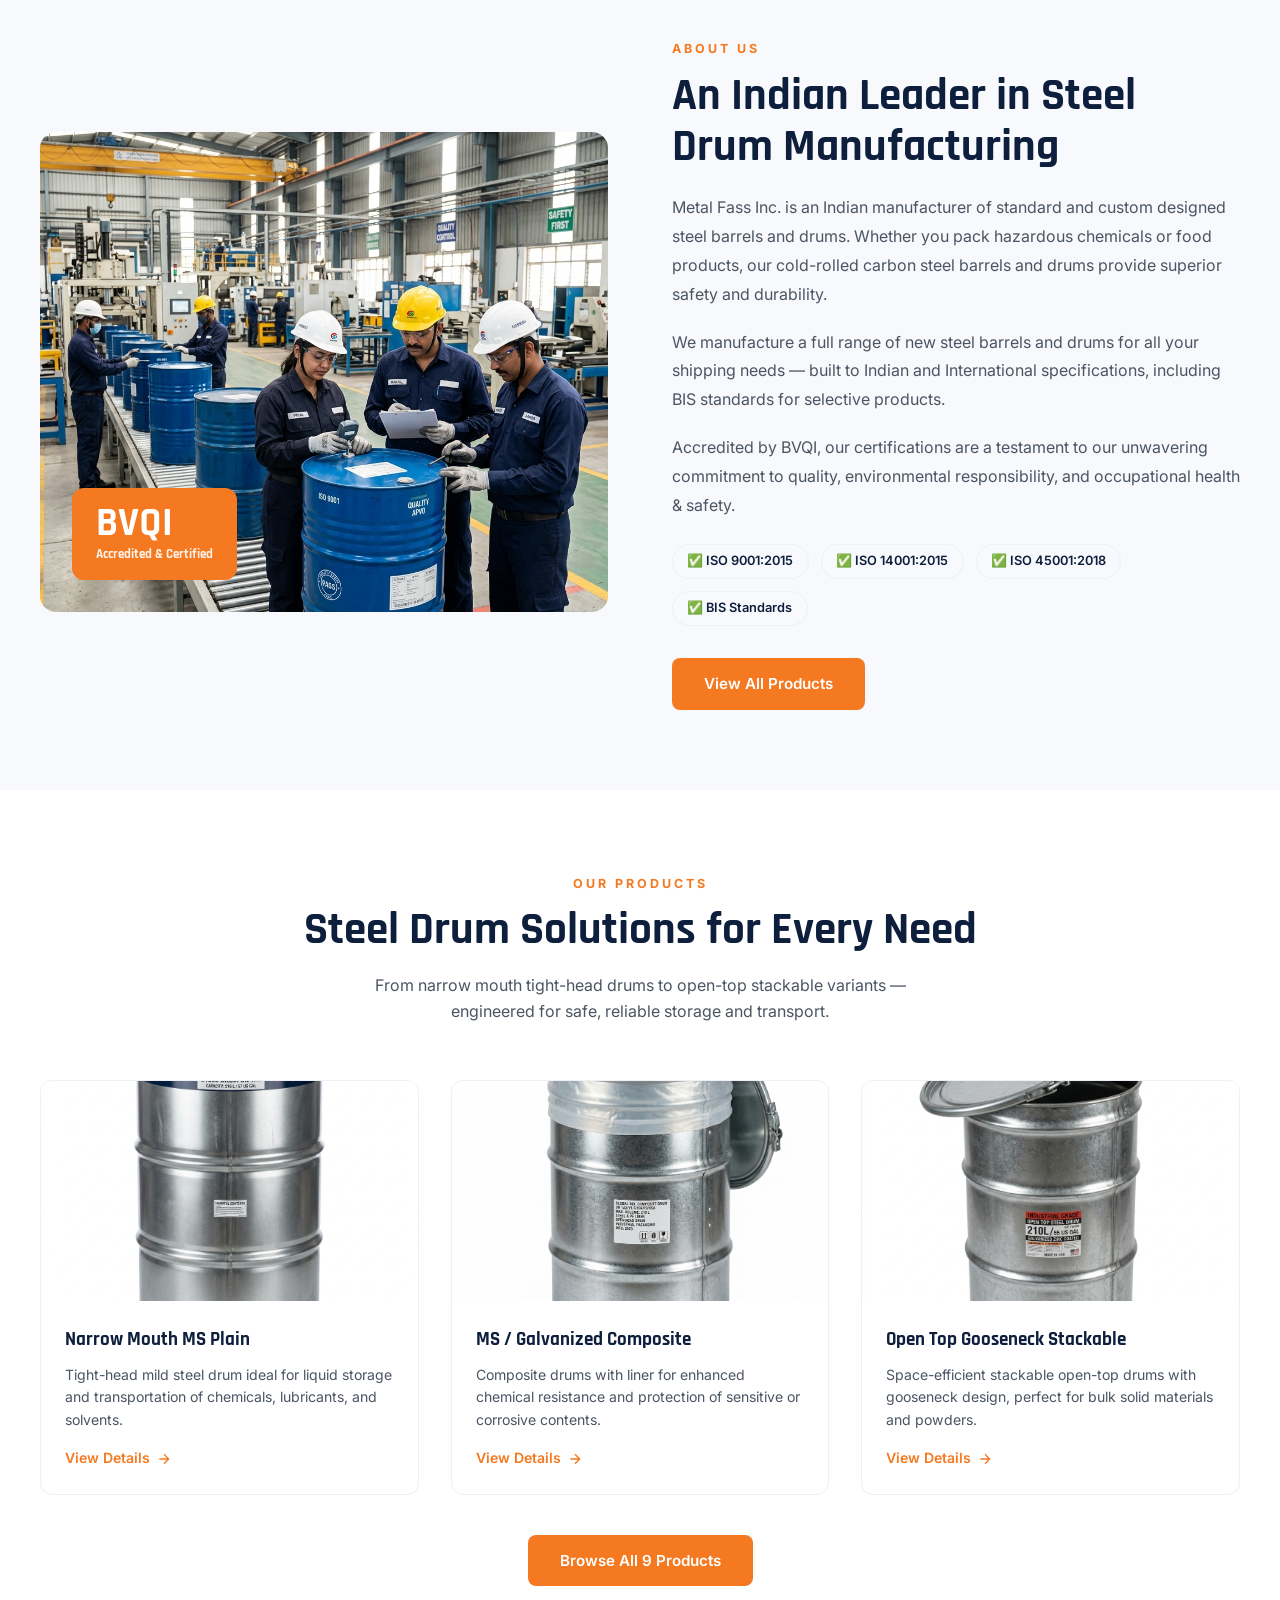
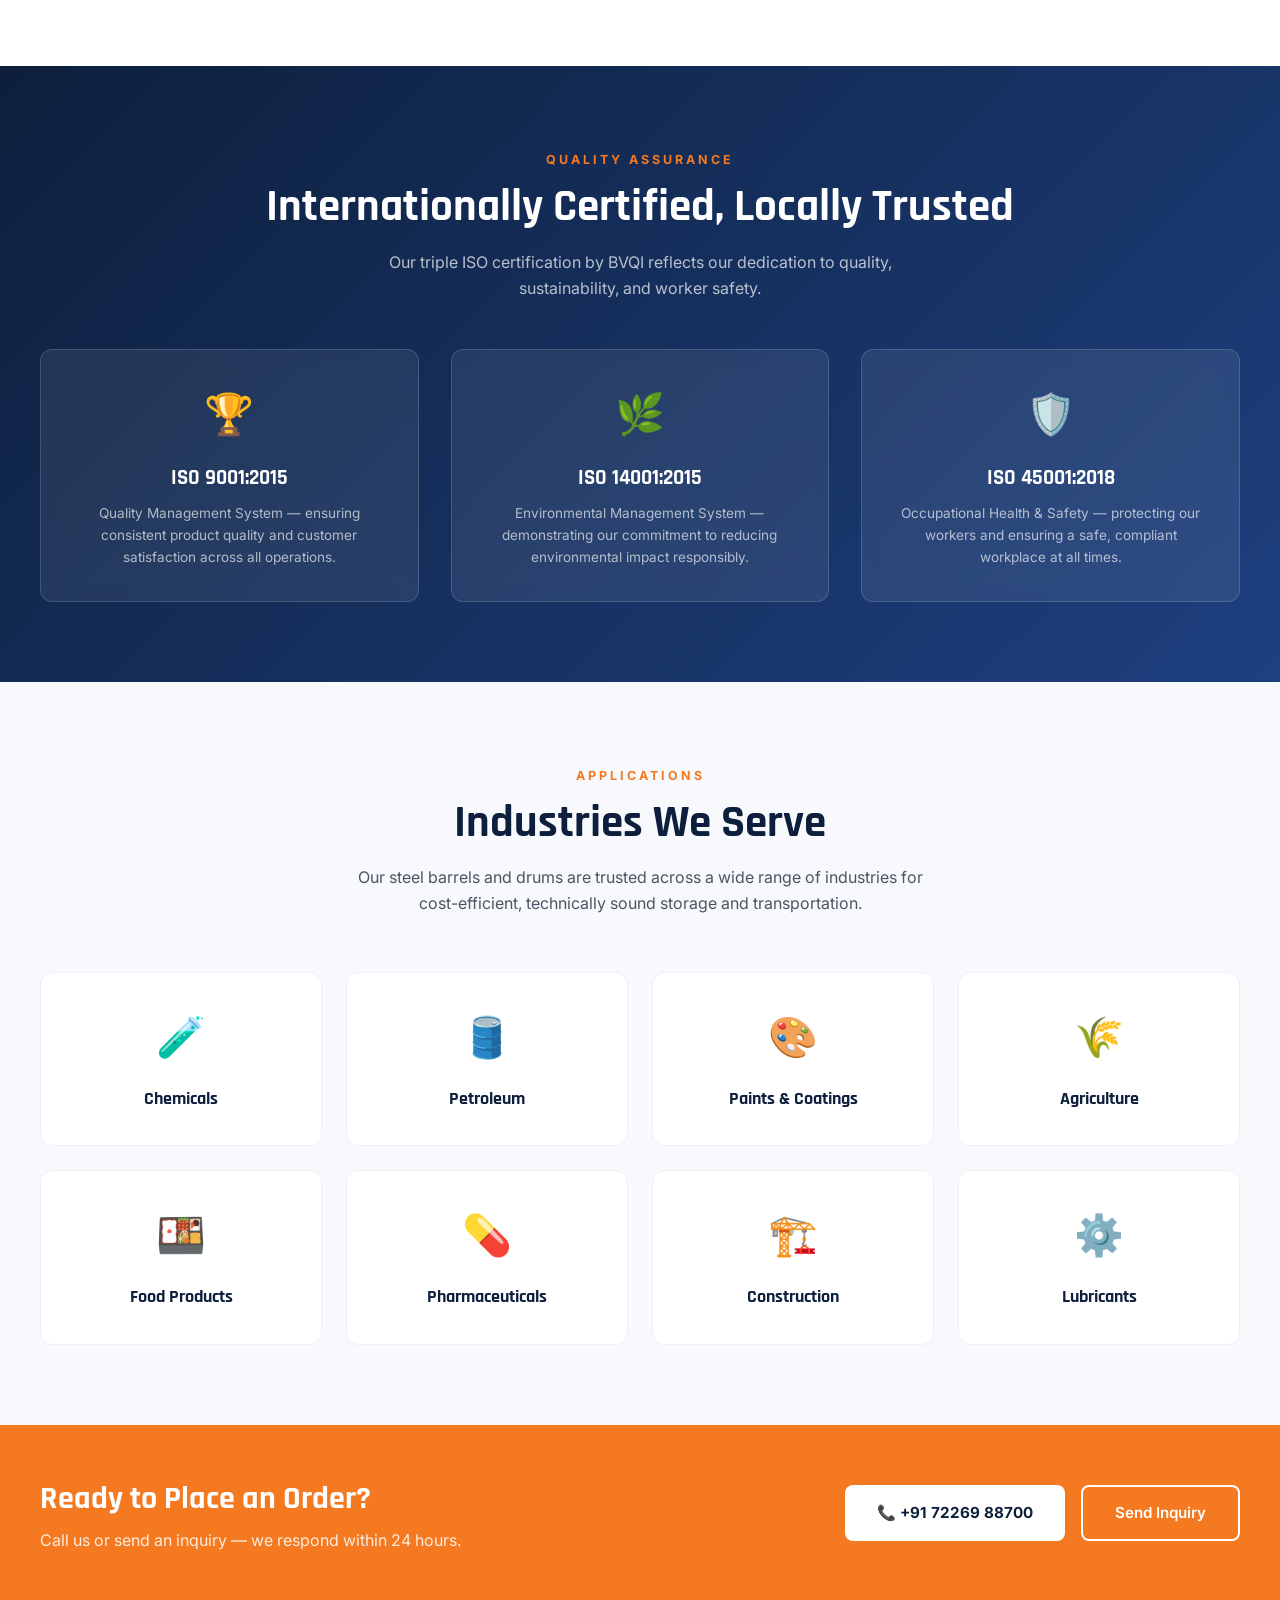
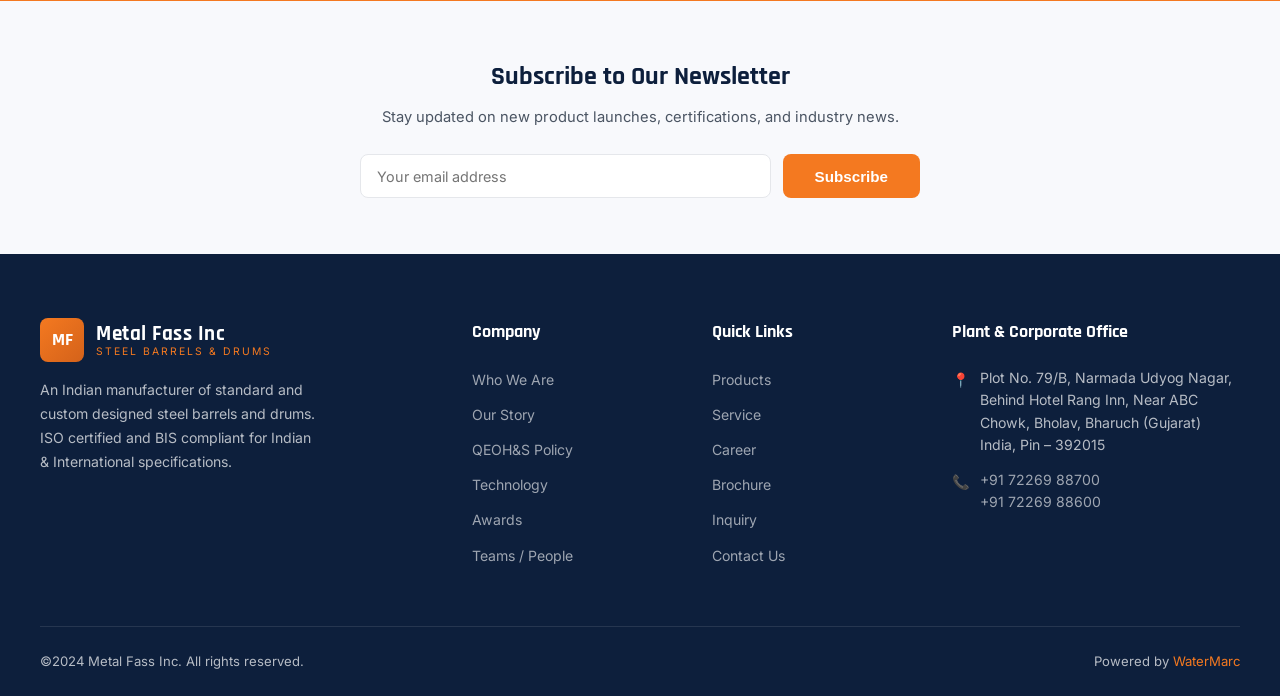
==== commit 541b64d2: "feat: logo, hero slider, icon upgrades, mobile nav fix - Replace navbar/footer logo with official Yo" ====
--- a/index.html
+++ b/index.html
@@ -1,374 +1,431 @@
 <!DOCTYPE html>
 <html lang="en">
+
 <head>
   <meta charset="UTF-8" />
   <meta name="viewport" content="width=device-width, initial-scale=1.0" />
   <title>Metal Fass Inc | Steel Barrels & Drums Manufacturer | Bharuch, Gujarat</title>
-  <meta name="description" content="Metal Fass Inc is an Indian manufacturer of standard and custom designed steel barrels and drums. ISO 9001:2015, ISO 14001:2015 & ISO 45001:2018 certified. Located in Bharuch, Gujarat." />
+  <meta name="description"
+    content="Metal Fass Inc is an Indian manufacturer of standard and custom designed steel barrels and drums. ISO 9001:2015, ISO 14001:2015 & ISO 45001:2018 certified. Located in Bharuch, Gujarat." />
   <link rel="stylesheet" href="styles.css" />
 </head>
+
 <body>
 
-<!-- NAVBAR -->
-<nav class="navbar" id="navbar">
-  <a href="index.html" class="nav-logo">
-    <div class="logo-icon">MF</div>
-    <div class="logo-text">
-      <span class="logo-name">Metal Fass Inc</span>
-      <span class="logo-sub">Steel Barrels & Drums</span>
-    </div>
-  </a>
-
-  <ul class="nav-links" id="navLinks">
-    <li><a href="index.html" class="active">Home</a></li>
-    <li>
-      <button class="nav-toggle">
-        About Us
-        <svg viewBox="0 0 24 24" fill="none" stroke="currentColor" stroke-width="2"><polyline points="6 9 12 15 18 9"/></svg>
-      </button>
-      <ul class="dropdown">
-        <li><a href="#">Who We Are</a></li>
-        <li><a href="#">Our Story</a></li>
-        <li><a href="#">QEOH&S Policy</a></li>
-        <li><a href="#">Technology & Modernization</a></li>
-        <li><a href="#">Awards & Accreditations</a></li>
-        <li><a href="#">Teams / People</a></li>
-      </ul>
-    </li>
-    <li><a href="products.html">Products</a></li>
-    <li><a href="#">Service</a></li>
-    <li><a href="#">Career</a></li>
-    <li><a href="#">Brochure</a></li>
-    <li><a href="#">Inquiry</a></li>
-    <li><a href="contact.html" class="nav-cta">Contact Us</a></li>
-  </ul>
-
-  <button class="hamburger" id="hamburger" aria-label="Toggle menu">
-    <span></span><span></span><span></span>
-  </button>
-</nav>
-
-<!-- HERO -->
-<section class="hero" id="home">
-  <div class="hero-bg"></div>
-  <div class="hero-overlay"></div>
-  <div class="hero-content container">
-    <div class="hero-badge">ISO 9001 · 14001 · 45001 Certified</div>
-    <h1>India's Premier<br /><span>Steel Barrel &</span><br />Drum Manufacturer</h1>
-    <p>Metal Fass Inc. manufactures a full range of new steel barrels and drums for all your shipping and storage needs — from hazardous chemicals to food products.</p>
-    <div class="hero-buttons">
-      <a href="products.html" class="btn-primary">
-        <svg width="18" height="18" viewBox="0 0 24 24" fill="none" stroke="currentColor" stroke-width="2"><rect x="2" y="3" width="20" height="14" rx="2"/><path d="M8 21h8M12 17v4"/></svg>
-        Explore Products
-      </a>
-      <a href="contact.html" class="btn-secondary">
-        <svg width="18" height="18" viewBox="0 0 24 24" fill="none" stroke="currentColor" stroke-width="2"><path d="M22 16.92v3a2 2 0 01-2.18 2 19.79 19.79 0 01-8.63-3.07A19.5 19.5 0 013.07 9.81 19.79 19.79 0 01.022 1.18 2 2 0 012 0h3a2 2 0 012 1.72c.127.96.361 1.903.7 2.81a2 2 0 01-.45 2.11L6.91 7.91a16 16 0 006 6l1.27-1.27a2 2 0 012.11-.45c.907.339 1.85.573 2.81.7A2 2 0 0122 14.92"/></svg>
-        Get a Quote
-      </a>
-    </div>
-    <div class="hero-stats">
-      <div class="stat"><div class="stat-num">20+</div><div class="stat-label">Years Experience</div></div>
-      <div class="stat"><div class="stat-num">9+</div><div class="stat-label">Product Variants</div></div>
-      <div class="stat"><div class="stat-num">ISO</div><div class="stat-label">Triple Certified</div></div>
-    </div>
-  </div>
-  <div class="hero-scroll">SCROLL</div>
-</section>
-
-<!-- MISSION / VISION / TEAM -->
-<section class="section" id="about">
-  <div class="container">
-    <div class="section-header reveal">
-      <span class="section-eyebrow">Who We Are</span>
-      <h2 class="section-title">Built on Quality, Driven by Excellence</h2>
-      <p class="section-subtitle">Three pillars that define everything we do at Metal Fass Inc.</p>
-    </div>
-    <div class="mvt-grid">
-      <div class="mvt-card reveal">
-        <div class="mvt-icon">🎯</div>
-        <h3>Our Mission</h3>
-        <p>To deliver excellent quality products to all our customers which provide the highest level of value with consistent, in-time delivery at every step.</p>
-      </div>
-      <div class="mvt-card reveal">
-        <div class="mvt-icon">🔭</div>
-        <h3>Our Vision</h3>
-        <p>To become a supplier of choice for our clients, reckoned for delivering unmatched quality to obtain the highest level of customer satisfaction globally.</p>
-      </div>
-      <div class="mvt-card reveal">
-        <div class="mvt-icon">👥</div>
-        <h3>Our Team</h3>
-        <p>Professionals with rich experience in Technical, Quality, and Marketing fields — each member striving to deliver their best with the motto of unmatched growth.</p>
-      </div>
-    </div>
-  </div>
-</section>
-
-<!-- ABOUT US DEEP DIVE -->
-<section class="section section-light">
-  <div class="container">
-    <div class="about-grid">
-      <div class="about-image-wrap reveal">
-        <img src="factory.png" alt="Metal Fass Inc manufacturing facility" loading="lazy" />
-        <div class="about-badge-float">
-          <div class="num">BVQI</div>
-          <div class="txt">Accredited & Certified</div>
-        </div>
-      </div>
-      <div class="about-text reveal">
-        <span class="section-eyebrow">About Us</span>
-        <h2 class="section-title">An Indian Leader in Steel Drum Manufacturing</h2>
-        <p>Metal Fass Inc. is an Indian manufacturer of standard and custom designed steel barrels and drums. Whether you pack hazardous chemicals or food products, our cold-rolled carbon steel barrels and drums provide superior safety and durability.</p>
-        <p>We manufacture a full range of new steel barrels and drums for all your shipping needs — built to Indian and International specifications, including BIS standards for selective products.</p>
-        <p>Accredited by BVQI, our certifications are a testament to our unwavering commitment to quality, environmental responsibility, and occupational health & safety.</p>
-        <div class="cert-badges">
-          <span class="cert-badge">✅ ISO 9001:2015</span>
-          <span class="cert-badge">✅ ISO 14001:2015</span>
-          <span class="cert-badge">✅ ISO 45001:2018</span>
-          <span class="cert-badge">✅ BIS Standards</span>
-        </div>
-        <div style="margin-top:2rem;">
-          <a href="products.html" class="btn-primary">View All Products</a>
-        </div>
-      </div>
-    </div>
-  </div>
-</section>
-
-<!-- FEATURED PRODUCTS -->
-<section class="section" id="products">
-  <div class="container">
-    <div class="section-header reveal">
-      <span class="section-eyebrow">Our Products</span>
-      <h2 class="section-title">Steel Drum Solutions for Every Need</h2>
-      <p class="section-subtitle">From narrow mouth tight-head drums to open-top stackable variants — engineered for safe, reliable storage and transport.</p>
-    </div>
-    <div class="products-grid">
-      <a href="products.html" class="product-card reveal">
-        <div class="product-img"><img src="product_narrow_mouth.png" alt="Narrow Mouth MS Plain Drum" loading="lazy" /></div>
-        <div class="product-info">
-          <h3>Narrow Mouth MS Plain</h3>
-          <p>Tight-head mild steel drum ideal for liquid storage and transportation of chemicals, lubricants, and solvents.</p>
-          <span class="product-link">View Details <svg width="16" height="16" viewBox="0 0 24 24" fill="none" stroke="currentColor" stroke-width="2"><path d="M5 12h14M12 5l7 7-7 7"/></svg></span>
-        </div>
-      </a>
-      <a href="products.html" class="product-card reveal">
-        <div class="product-img"><img src="product_composite.png" alt="MS Galvanized Composite Drum" loading="lazy" /></div>
-        <div class="product-info">
-          <h3>MS / Galvanized Composite</h3>
-          <p>Composite drums with liner for enhanced chemical resistance and protection of sensitive or corrosive contents.</p>
-          <span class="product-link">View Details <svg width="16" height="16" viewBox="0 0 24 24" fill="none" stroke="currentColor" stroke-width="2"><path d="M5 12h14M12 5l7 7-7 7"/></svg></span>
-        </div>
-      </a>
-      <a href="products.html" class="product-card reveal">
-        <div class="product-img"><img src="product_open_top.png" alt="Open Top Gooseneck Stackable Drum" loading="lazy" /></div>
-        <div class="product-info">
-          <h3>Open Top Gooseneck Stackable</h3>
-          <p>Space-efficient stackable open-top drums with gooseneck design, perfect for bulk solid materials and powders.</p>
-          <span class="product-link">View Details <svg width="16" height="16" viewBox="0 0 24 24" fill="none" stroke="currentColor" stroke-width="2"><path d="M5 12h14M12 5l7 7-7 7"/></svg></span>
-        </div>
-      </a>
-    </div>
-    <div style="text-align:center; margin-top:2.5rem;" class="reveal">
-      <a href="products.html" class="btn-primary">Browse All 9 Products</a>
-    </div>
-  </div>
-</section>
-
-<!-- ISO / CERTIFICATIONS -->
-<section class="cert-section">
-  <div class="container">
-    <div class="reveal">
-      <span class="section-eyebrow">Quality Assurance</span>
-      <h2 class="section-title">Internationally Certified, Locally Trusted</h2>
-      <p class="section-subtitle">Our triple ISO certification by BVQI reflects our dedication to quality, sustainability, and worker safety.</p>
-    </div>
-    <div class="cert-grid">
-      <div class="cert-card reveal">
-        <div class="cert-icon">🏆</div>
-        <h3>ISO 9001:2015</h3>
-        <p>Quality Management System — ensuring consistent product quality and customer satisfaction across all operations.</p>
-      </div>
-      <div class="cert-card reveal">
-        <div class="cert-icon">🌿</div>
-        <h3>ISO 14001:2015</h3>
-        <p>Environmental Management System — demonstrating our commitment to reducing environmental impact responsibly.</p>
-      </div>
-      <div class="cert-card reveal">
-        <div class="cert-icon">🛡️</div>
-        <h3>ISO 45001:2018</h3>
-        <p>Occupational Health & Safety — protecting our workers and ensuring a safe, compliant workplace at all times.</p>
-      </div>
-    </div>
-  </div>
-</section>
-
-<!-- APPLICATIONS -->
-<section class="section section-light" id="applications">
-  <div class="container">
-    <div class="section-header reveal">
-      <span class="section-eyebrow">Applications</span>
-      <h2 class="section-title">Industries We Serve</h2>
-      <p class="section-subtitle">Our steel barrels and drums are trusted across a wide range of industries for cost-efficient, technically sound storage and transportation.</p>
-    </div>
-    <div class="apps-grid">
-      <div class="app-card reveal">
-        <div class="app-icon">🧪</div>
-        <h4>Chemicals</h4>
-      </div>
-      <div class="app-card reveal">
-        <div class="app-icon">🛢️</div>
-        <h4>Petroleum</h4>
-      </div>
-      <div class="app-card reveal">
-        <div class="app-icon">🎨</div>
-        <h4>Paints & Coatings</h4>
-      </div>
-      <div class="app-card reveal">
-        <div class="app-icon">🌾</div>
-        <h4>Agriculture</h4>
-      </div>
-      <div class="app-card reveal">
-        <div class="app-icon">🍱</div>
-        <h4>Food Products</h4>
-      </div>
-      <div class="app-card reveal">
-        <div class="app-icon">💊</div>
-        <h4>Pharmaceuticals</h4>
-      </div>
-      <div class="app-card reveal">
-        <div class="app-icon">🏗️</div>
-        <h4>Construction</h4>
-      </div>
-      <div class="app-card reveal">
-        <div class="app-icon">⚙️</div>
-        <h4>Lubricants</h4>
-      </div>
-    </div>
-  </div>
-</section>
-
-<!-- CONTACT STRIP -->
-<div class="contact-strip">
-  <div class="container">
-    <div class="strip-text">
-      <h2>Ready to Place an Order?</h2>
-      <p>Call us or send an inquiry — we respond within 24 hours.</p>
-    </div>
-    <div class="strip-actions">
-      <a href="tel:+917226988700" class="btn-white">📞 +91 72269 88700</a>
-      <a href="contact.html" class="btn-outline-white">Send Inquiry</a>
-    </div>
-  </div>
-</div>
-
-<!-- NEWSLETTER -->
-<section style="background:#f8f9fc; padding:3.5rem 2rem; text-align:center;">
-  <div class="container" style="max-width:560px;">
-    <h3 style="font-family:'Rajdhani',sans-serif;font-size:1.6rem;font-weight:700;color:var(--navy);margin-bottom:0.5rem;">Subscribe to Our Newsletter</h3>
-    <p style="color:var(--gray-600);margin-bottom:1.5rem;font-size:0.92rem;">Stay updated on new product launches, certifications, and industry news.</p>
-    <form id="newsletterForm" style="display:flex;gap:0.75rem;flex-wrap:wrap;justify-content:center;" onsubmit="handleNewsletter(event)">
-      <input type="email" id="newsletterEmail" placeholder="Your email address" required
-        style="flex:1;min-width:240px;padding:0.8rem 1rem;border:1.5px solid #e5e7eb;border-radius:8px;font-family:inherit;font-size:0.9rem;outline:none;" />
-      <button type="submit" class="btn-primary" style="white-space:nowrap;">Subscribe</button>
-    </form>
-    <p id="newsletterMsg" style="margin-top:0.75rem;color:var(--orange);font-size:0.88rem;display:none;">✅ Thanks for subscribing!</p>
-  </div>
-</section>
-
-<!-- FOOTER -->
-<footer>
-  <div class="container">
-    <div class="footer-grid">
-      <div class="footer-brand">
-        <a href="index.html" class="nav-logo" style="margin-bottom:1rem;display:inline-flex;">
-          <div class="logo-icon">MF</div>
-          <div class="logo-text">
-            <span class="logo-name">Metal Fass Inc</span>
-            <span class="logo-sub">Steel Barrels & Drums</span>
-          </div>
-        </a>
-        <p>An Indian manufacturer of standard and custom designed steel barrels and drums. ISO certified and BIS compliant for Indian & International specifications.</p>
-      </div>
-      <div class="footer-col">
-        <h4>Company</h4>
-        <ul>
+  <!-- NAVBAR -->
+  <nav class="navbar" id="navbar">
+    <a href="index.html" class="nav-logo">
+      <div class="logo-icon">MF</div>
+      <div class="logo-text">
+        <span class="logo-name">Yogiraj Container Pvt. Ltd.</span>
+        <span class="logo-sub">Steel Barrels & Drums</span>
+      </div>
+    </a>
+
+    <ul class="nav-links" id="navLinks">
+      <li><a href="index.html" class="active">Home</a></li>
+      <li>
+        <button class="nav-toggle">
+          About Us
+          <svg viewBox="0 0 24 24" fill="none" stroke="currentColor" stroke-width="2">
+            <polyline points="6 9 12 15 18 9" />
+          </svg>
+        </button>
+        <ul class="dropdown">
           <li><a href="#">Who We Are</a></li>
           <li><a href="#">Our Story</a></li>
           <li><a href="#">QEOH&S Policy</a></li>
-          <li><a href="#">Technology</a></li>
-          <li><a href="#">Awards</a></li>
+          <li><a href="#">Technology & Modernization</a></li>
+          <li><a href="#">Awards & Accreditations</a></li>
           <li><a href="#">Teams / People</a></li>
         </ul>
-      </div>
-      <div class="footer-col">
-        <h4>Quick Links</h4>
-        <ul>
-          <li><a href="products.html">Products</a></li>
-          <li><a href="#">Service</a></li>
-          <li><a href="#">Career</a></li>
-          <li><a href="#">Brochure</a></li>
-          <li><a href="#">Inquiry</a></li>
-          <li><a href="contact.html">Contact Us</a></li>
-        </ul>
-      </div>
-      <div class="footer-col">
-        <h4>Plant & Corporate Office</h4>
-        <div class="footer-contact-item">
-          <span class="icon">📍</span>
-          <span>Plot No. 79/B, Narmada Udyog Nagar, Behind Hotel Rang Inn, Near ABC Chowk, Bholav, Bharuch (Gujarat) India, Pin – 392015</span>
-        </div>
-        <div class="footer-contact-item">
-          <span class="icon">📞</span>
-          <div>
-            <a href="tel:+917226988700">+91 72269 88700</a><br/>
-            <a href="tel:+917226988600">+91 72269 88600</a>
-          </div>
-        </div>
-      </div>
-    </div>
-    <div class="footer-bottom">
-      <span>©2024 Metal Fass Inc. All rights reserved.</span>
-      <span>Powered by <a href="#">WaterMarc</a></span>
+      </li>
+      <li><a href="products.html">Products</a></li>
+      <li><a href="#">Service</a></li>
+      <li><a href="#">Career</a></li>
+      <li><a href="#">Brochure</a></li>
+      <li><a href="#">Inquiry</a></li>
+      <li><a href="contact.html" class="nav-cta">Contact Us</a></li>
+    </ul>
+
+    <button class="hamburger" id="hamburger" aria-label="Toggle menu">
+      <span></span><span></span><span></span>
+    </button>
+  </nav>
+
+  <!-- HERO -->
+  <section class="hero" id="home">
+    <div class="hero-bg"></div>
+    <div class="hero-overlay"></div>
+    <div class="hero-content container">
+      <div class="hero-badge">ISO 9001 · 14001 · 45001 Certified</div>
+      <h1>India's Premier<br /><span>Steel Barrel &</span><br />Drum Manufacturer</h1>
+      <p>Metal Fass Inc. manufactures a full range of new steel barrels and drums for all your shipping and storage
+        needs — from hazardous chemicals to food products.</p>
+      <div class="hero-buttons">
+        <a href="products.html" class="btn-primary">
+          <svg width="18" height="18" viewBox="0 0 24 24" fill="none" stroke="currentColor" stroke-width="2">
+            <rect x="2" y="3" width="20" height="14" rx="2" />
+            <path d="M8 21h8M12 17v4" />
+          </svg>
+          Explore Products
+        </a>
+        <a href="contact.html" class="btn-secondary">
+          <svg width="18" height="18" viewBox="0 0 24 24" fill="none" stroke="currentColor" stroke-width="2">
+            <path
+              d="M22 16.92v3a2 2 0 01-2.18 2 19.79 19.79 0 01-8.63-3.07A19.5 19.5 0 013.07 9.81 19.79 19.79 0 01.022 1.18 2 2 0 012 0h3a2 2 0 012 1.72c.127.96.361 1.903.7 2.81a2 2 0 01-.45 2.11L6.91 7.91a16 16 0 006 6l1.27-1.27a2 2 0 012.11-.45c.907.339 1.85.573 2.81.7A2 2 0 0122 14.92" />
+          </svg>
+          Get a Quote
+        </a>
+      </div>
+      <div class="hero-stats">
+        <div class="stat">
+          <div class="stat-num">20+</div>
+          <div class="stat-label">Years Experience</div>
+        </div>
+        <div class="stat">
+          <div class="stat-num">9+</div>
+          <div class="stat-label">Product Variants</div>
+        </div>
+        <div class="stat">
+          <div class="stat-num">ISO</div>
+          <div class="stat-label">Triple Certified</div>
+        </div>
+      </div>
+    </div>
+    <div class="hero-scroll">SCROLL</div>
+  </section>
+
+  <!-- MISSION / VISION / TEAM -->
+  <section class="section" id="about">
+    <div class="container">
+      <div class="section-header reveal">
+        <span class="section-eyebrow">Who We Are</span>
+        <h2 class="section-title">Built on Quality, Driven by Excellence</h2>
+        <p class="section-subtitle">Three pillars that define everything we do at Metal Fass Inc.</p>
+      </div>
+      <div class="mvt-grid">
+        <div class="mvt-card reveal">
+          <div class="mvt-icon">🎯</div>
+          <h3>Our Mission</h3>
+          <p>To deliver excellent quality products to all our customers which provide the highest level of value with
+            consistent, in-time delivery at every step.</p>
+        </div>
+        <div class="mvt-card reveal">
+          <div class="mvt-icon">🔭</div>
+          <h3>Our Vision</h3>
+          <p>To become a supplier of choice for our clients, reckoned for delivering unmatched quality to obtain the
+            highest level of customer satisfaction globally.</p>
+        </div>
+        <div class="mvt-card reveal">
+          <div class="mvt-icon">👥</div>
+          <h3>Our Team</h3>
+          <p>Professionals with rich experience in Technical, Quality, and Marketing fields — each member striving to
+            deliver their best with the motto of unmatched growth.</p>
+        </div>
+      </div>
+    </div>
+  </section>
+
+  <!-- ABOUT US DEEP DIVE -->
+  <section class="section section-light">
+    <div class="container">
+      <div class="about-grid">
+        <div class="about-image-wrap reveal">
+          <img src="factory.png" alt="Metal Fass Inc manufacturing facility" loading="lazy" />
+          <div class="about-badge-float">
+            <div class="num">BVQI</div>
+            <div class="txt">Accredited & Certified</div>
+          </div>
+        </div>
+        <div class="about-text reveal">
+          <span class="section-eyebrow">About Us</span>
+          <h2 class="section-title">An Indian Leader in Steel Drum Manufacturing</h2>
+          <p>Metal Fass Inc. is an Indian manufacturer of standard and custom designed steel barrels and drums. Whether
+            you pack hazardous chemicals or food products, our cold-rolled carbon steel barrels and drums provide
+            superior safety and durability.</p>
+          <p>We manufacture a full range of new steel barrels and drums for all your shipping needs — built to Indian
+            and International specifications, including BIS standards for selective products.</p>
+          <p>Accredited by BVQI, our certifications are a testament to our unwavering commitment to quality,
+            environmental responsibility, and occupational health & safety.</p>
+          <div class="cert-badges">
+            <span class="cert-badge">✅ ISO 9001:2015</span>
+            <span class="cert-badge">✅ ISO 14001:2015</span>
+            <span class="cert-badge">✅ ISO 45001:2018</span>
+            <span class="cert-badge">✅ BIS Standards</span>
+          </div>
+          <div style="margin-top:2rem;">
+            <a href="products.html" class="btn-primary">View All Products</a>
+          </div>
+        </div>
+      </div>
+    </div>
+  </section>
+
+  <!-- FEATURED PRODUCTS -->
+  <section class="section" id="products">
+    <div class="container">
+      <div class="section-header reveal">
+        <span class="section-eyebrow">Our Products</span>
+        <h2 class="section-title">Steel Drum Solutions for Every Need</h2>
+        <p class="section-subtitle">From narrow mouth tight-head drums to open-top stackable variants — engineered for
+          safe, reliable storage and transport.</p>
+      </div>
+      <div class="products-grid">
+        <a href="products.html" class="product-card reveal">
+          <div class="product-img"><img src="product_narrow_mouth.png" alt="Narrow Mouth MS Plain Drum"
+              loading="lazy" /></div>
+          <div class="product-info">
+            <h3>Narrow Mouth MS Plain</h3>
+            <p>Tight-head mild steel drum ideal for liquid storage and transportation of chemicals, lubricants, and
+              solvents.</p>
+            <span class="product-link">View Details <svg width="16" height="16" viewBox="0 0 24 24" fill="none"
+                stroke="currentColor" stroke-width="2">
+                <path d="M5 12h14M12 5l7 7-7 7" />
+              </svg></span>
+          </div>
+        </a>
+        <a href="products.html" class="product-card reveal">
+          <div class="product-img"><img src="product_composite.png" alt="MS Galvanized Composite Drum" loading="lazy" />
+          </div>
+          <div class="product-info">
+            <h3>MS / Galvanized Composite</h3>
+            <p>Composite drums with liner for enhanced chemical resistance and protection of sensitive or corrosive
+              contents.</p>
+            <span class="product-link">View Details <svg width="16" height="16" viewBox="0 0 24 24" fill="none"
+                stroke="currentColor" stroke-width="2">
+                <path d="M5 12h14M12 5l7 7-7 7" />
+              </svg></span>
+          </div>
+        </a>
+        <a href="products.html" class="product-card reveal">
+          <div class="product-img"><img src="product_open_top.png" alt="Open Top Gooseneck Stackable Drum"
+              loading="lazy" /></div>
+          <div class="product-info">
+            <h3>Open Top Gooseneck Stackable</h3>
+            <p>Space-efficient stackable open-top drums with gooseneck design, perfect for bulk solid materials and
+              powders.</p>
+            <span class="product-link">View Details <svg width="16" height="16" viewBox="0 0 24 24" fill="none"
+                stroke="currentColor" stroke-width="2">
+                <path d="M5 12h14M12 5l7 7-7 7" />
+              </svg></span>
+          </div>
+        </a>
+      </div>
+      <div style="text-align:center; margin-top:2.5rem;" class="reveal">
+        <a href="products.html" class="btn-primary">Browse All 9 Products</a>
+      </div>
+    </div>
+  </section>
+
+  <!-- ISO / CERTIFICATIONS -->
+  <section class="cert-section">
+    <div class="container">
+      <div class="reveal">
+        <span class="section-eyebrow">Quality Assurance</span>
+        <h2 class="section-title">Internationally Certified, Locally Trusted</h2>
+        <p class="section-subtitle">Our triple ISO certification by BVQI reflects our dedication to quality,
+          sustainability, and worker safety.</p>
+      </div>
+      <div class="cert-grid">
+        <div class="cert-card reveal">
+          <div class="cert-icon">🏆</div>
+          <h3>ISO 9001:2015</h3>
+          <p>Quality Management System — ensuring consistent product quality and customer satisfaction across all
+            operations.</p>
+        </div>
+        <div class="cert-card reveal">
+          <div class="cert-icon">🌿</div>
+          <h3>ISO 14001:2015</h3>
+          <p>Environmental Management System — demonstrating our commitment to reducing environmental impact
+            responsibly.</p>
+        </div>
+        <div class="cert-card reveal">
+          <div class="cert-icon">🛡️</div>
+          <h3>ISO 45001:2018</h3>
+          <p>Occupational Health & Safety — protecting our workers and ensuring a safe, compliant workplace at all
+            times.</p>
+        </div>
+      </div>
+    </div>
+  </section>
+
+  <!-- APPLICATIONS -->
+  <section class="section section-light" id="applications">
+    <div class="container">
+      <div class="section-header reveal">
+        <span class="section-eyebrow">Applications</span>
+        <h2 class="section-title">Industries We Serve</h2>
+        <p class="section-subtitle">Our steel barrels and drums are trusted across a wide range of industries for
+          cost-efficient, technically sound storage and transportation.</p>
+      </div>
+      <div class="apps-grid">
+        <div class="app-card reveal">
+          <div class="app-icon">🧪</div>
+          <h4>Chemicals</h4>
+        </div>
+        <div class="app-card reveal">
+          <div class="app-icon">🛢️</div>
+          <h4>Petroleum</h4>
+        </div>
+        <div class="app-card reveal">
+          <div class="app-icon">🎨</div>
+          <h4>Paints & Coatings</h4>
+        </div>
+        <div class="app-card reveal">
+          <div class="app-icon">🌾</div>
+          <h4>Agriculture</h4>
+        </div>
+        <div class="app-card reveal">
+          <div class="app-icon">🍱</div>
+          <h4>Food Products</h4>
+        </div>
+        <div class="app-card reveal">
+          <div class="app-icon">💊</div>
+          <h4>Pharmaceuticals</h4>
+        </div>
+        <div class="app-card reveal">
+          <div class="app-icon">🏗️</div>
+          <h4>Construction</h4>
+        </div>
+        <div class="app-card reveal">
+          <div class="app-icon">⚙️</div>
+          <h4>Lubricants</h4>
+        </div>
+      </div>
+    </div>
+  </section>
+
+  <!-- CONTACT STRIP -->
+  <div class="contact-strip">
+    <div class="container">
+      <div class="strip-text">
+        <h2>Ready to Place an Order?</h2>
+        <p>Call us or send an inquiry — we respond within 24 hours.</p>
+      </div>
+      <div class="strip-actions">
+        <a href="tel:+917226988700" class="btn-white">📞 +91 72269 88700</a>
+        <a href="contact.html" class="btn-outline-white">Send Inquiry</a>
+      </div>
     </div>
   </div>
-</footer>
-
-<script>
-  // Navbar scroll effect
-  const navbar = document.getElementById('navbar');
-  window.addEventListener('scroll', () => {
-    navbar.classList.toggle('scrolled', window.scrollY > 50);
-  });
-
-  // Hamburger toggle
-  const hamburger = document.getElementById('hamburger');
-  const navLinks = document.getElementById('navLinks');
-  hamburger.addEventListener('click', () => {
-    navLinks.classList.toggle('open');
-    const spans = hamburger.querySelectorAll('span');
-    navLinks.classList.contains('open')
-      ? (spans[0].style.transform='rotate(45deg) translate(5px,5px)', spans[1].style.opacity='0', spans[2].style.transform='rotate(-45deg) translate(5px,-5px)')
-      : (spans[0].style.transform='', spans[1].style.opacity='', spans[2].style.transform='');
-  });
-
-  // Scroll reveal
-  const reveals = document.querySelectorAll('.reveal');
-  const observer = new IntersectionObserver((entries) => {
-    entries.forEach((e, i) => {
-      if (e.isIntersecting) {
-        setTimeout(() => e.target.classList.add('visible'), i * 80);
-        observer.unobserve(e.target);
-      }
+
+  <!-- NEWSLETTER -->
+  <section style="background:#f8f9fc; padding:3.5rem 2rem; text-align:center;">
+    <div class="container" style="max-width:560px;">
+      <h3
+        style="font-family:'Rajdhani',sans-serif;font-size:1.6rem;font-weight:700;color:var(--navy);margin-bottom:0.5rem;">
+        Subscribe to Our Newsletter</h3>
+      <p style="color:var(--gray-600);margin-bottom:1.5rem;font-size:0.92rem;">Stay updated on new product launches,
+        certifications, and industry news.</p>
+      <form id="newsletterForm" style="display:flex;gap:0.75rem;flex-wrap:wrap;justify-content:center;"
+        onsubmit="handleNewsletter(event)">
+        <input type="email" id="newsletterEmail" placeholder="Your email address" required
+          style="flex:1;min-width:240px;padding:0.8rem 1rem;border:1.5px solid #e5e7eb;border-radius:8px;font-family:inherit;font-size:0.9rem;outline:none;" />
+        <button type="submit" class="btn-primary" style="white-space:nowrap;">Subscribe</button>
+      </form>
+      <p id="newsletterMsg" style="margin-top:0.75rem;color:var(--orange);font-size:0.88rem;display:none;">✅ Thanks for
+        subscribing!</p>
+    </div>
+  </section>
+
+  <!-- FOOTER -->
+  <footer>
+    <div class="container">
+      <div class="footer-grid">
+        <div class="footer-brand">
+          <a href="index.html" class="nav-logo" style="margin-bottom:1rem;display:inline-flex;">
+            <div class="logo-icon">MF</div>
+            <div class="logo-text">
+              <span class="logo-name">Metal Fass Inc</span>
+              <span class="logo-sub">Steel Barrels & Drums</span>
+            </div>
+          </a>
+          <p>An Indian manufacturer of standard and custom designed steel barrels and drums. ISO certified and BIS
+            compliant for Indian & International specifications.</p>
+        </div>
+        <div class="footer-col">
+          <h4>Company</h4>
+          <ul>
+            <li><a href="#">Who We Are</a></li>
+            <li><a href="#">Our Story</a></li>
+            <li><a href="#">QEOH&S Policy</a></li>
+            <li><a href="#">Technology</a></li>
+            <li><a href="#">Awards</a></li>
+            <li><a href="#">Teams / People</a></li>
+          </ul>
+        </div>
+        <div class="footer-col">
+          <h4>Quick Links</h4>
+          <ul>
+            <li><a href="products.html">Products</a></li>
+            <li><a href="#">Service</a></li>
+            <li><a href="#">Career</a></li>
+            <li><a href="#">Brochure</a></li>
+            <li><a href="#">Inquiry</a></li>
+            <li><a href="contact.html">Contact Us</a></li>
+          </ul>
+        </div>
+        <div class="footer-col">
+          <h4>Plant & Corporate Office</h4>
+          <div class="footer-contact-item">
+            <span class="icon">📍</span>
+            <span>Plot No. 79/B, Narmada Udyog Nagar, Behind Hotel Rang Inn, Near ABC Chowk, Bholav, Bharuch (Gujarat)
+              India, Pin – 392015</span>
+          </div>
+          <div class="footer-contact-item">
+            <span class="icon">📞</span>
+            <div>
+              <a href="tel:+917226988700">+91 72269 88700</a><br />
+              <a href="tel:+917226988600">+91 72269 88600</a>
+            </div>
+          </div>
+        </div>
+      </div>
+      <div class="footer-bottom">
+        <span>©2024 Metal Fass Inc. All rights reserved.</span>
+        <span>Powered by <a href="#">WaterMarc</a></span>
+      </div>
+    </div>
+  </footer>
+
+  <script>
+    // Navbar scroll effect
+    const navbar = document.getElementById('navbar');
+    window.addEventListener('scroll', () => {
+      navbar.classList.toggle('scrolled', window.scrollY > 50);
     });
-  }, { threshold: 0.1, rootMargin: '0px 0px -40px 0px' });
-  reveals.forEach(el => observer.observe(el));
-
-  // Newsletter
-  function handleNewsletter(e) {
-    e.preventDefault();
-    document.getElementById('newsletterMsg').style.display = 'block';
-    document.getElementById('newsletterEmail').value = '';
-  }
-</script>
+
+    // Hamburger toggle
+    const hamburger = document.getElementById('hamburger');
+    const navLinks = document.getElementById('navLinks');
+    hamburger.addEventListener('click', () => {
+      navLinks.classList.toggle('open');
+      const spans = hamburger.querySelectorAll('span');
+      navLinks.classList.contains('open')
+        ? (spans[0].style.transform = 'rotate(45deg) translate(5px,5px)', spans[1].style.opacity = '0', spans[2].style.transform = 'rotate(-45deg) translate(5px,-5px)')
+        : (spans[0].style.transform = '', spans[1].style.opacity = '', spans[2].style.transform = '');
+    });
+
+    // Scroll reveal
+    const reveals = document.querySelectorAll('.reveal');
+    const observer = new IntersectionObserver((entries) => {
+      entries.forEach((e, i) => {
+        if (e.isIntersecting) {
+          setTimeout(() => e.target.classList.add('visible'), i * 80);
+          observer.unobserve(e.target);
+        }
+      });
+    }, { threshold: 0.1, rootMargin: '0px 0px -40px 0px' });
+    reveals.forEach(el => observer.observe(el));
+
+    // Newsletter
+    function handleNewsletter(e) {
+      e.preventDefault();
+      document.getElementById('newsletterMsg').style.display = 'block';
+      document.getElementById('newsletterEmail').value = '';
+    }
+  </script>
 </body>
-</html>
+
+</html>
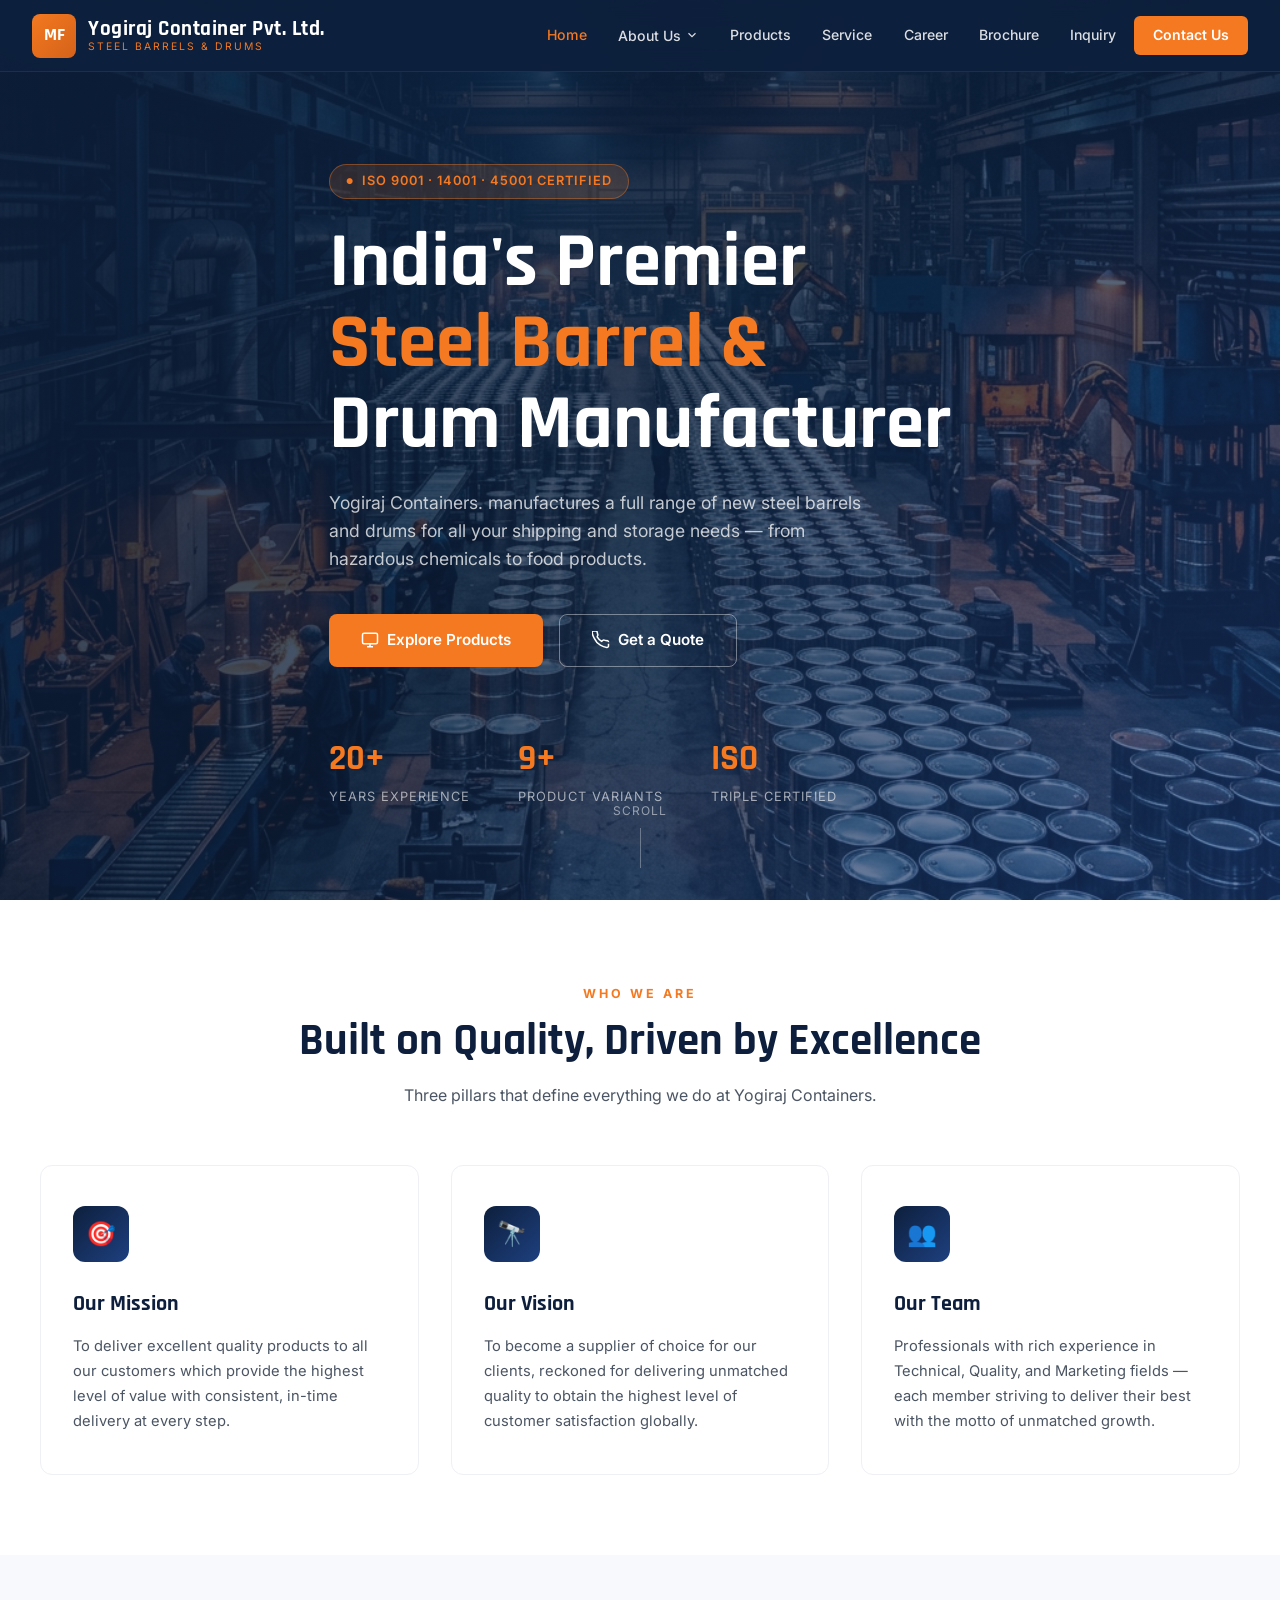
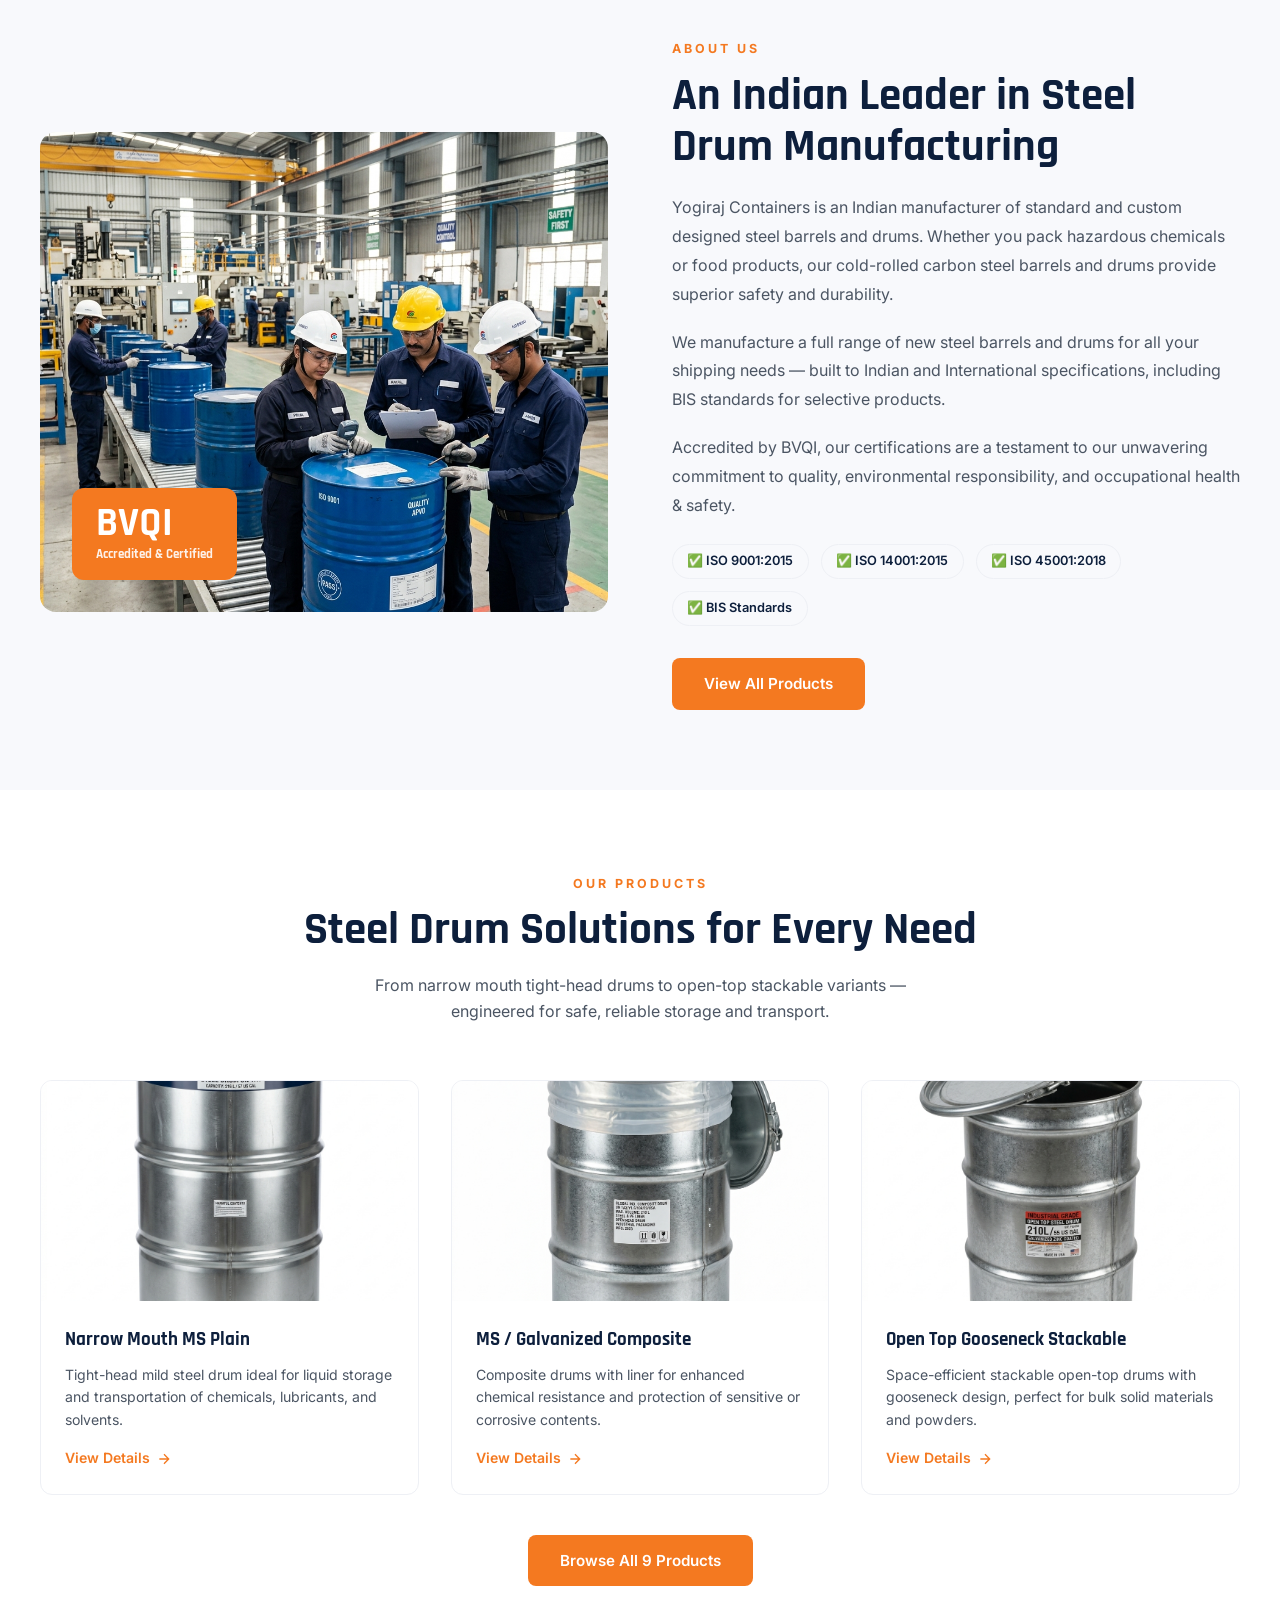
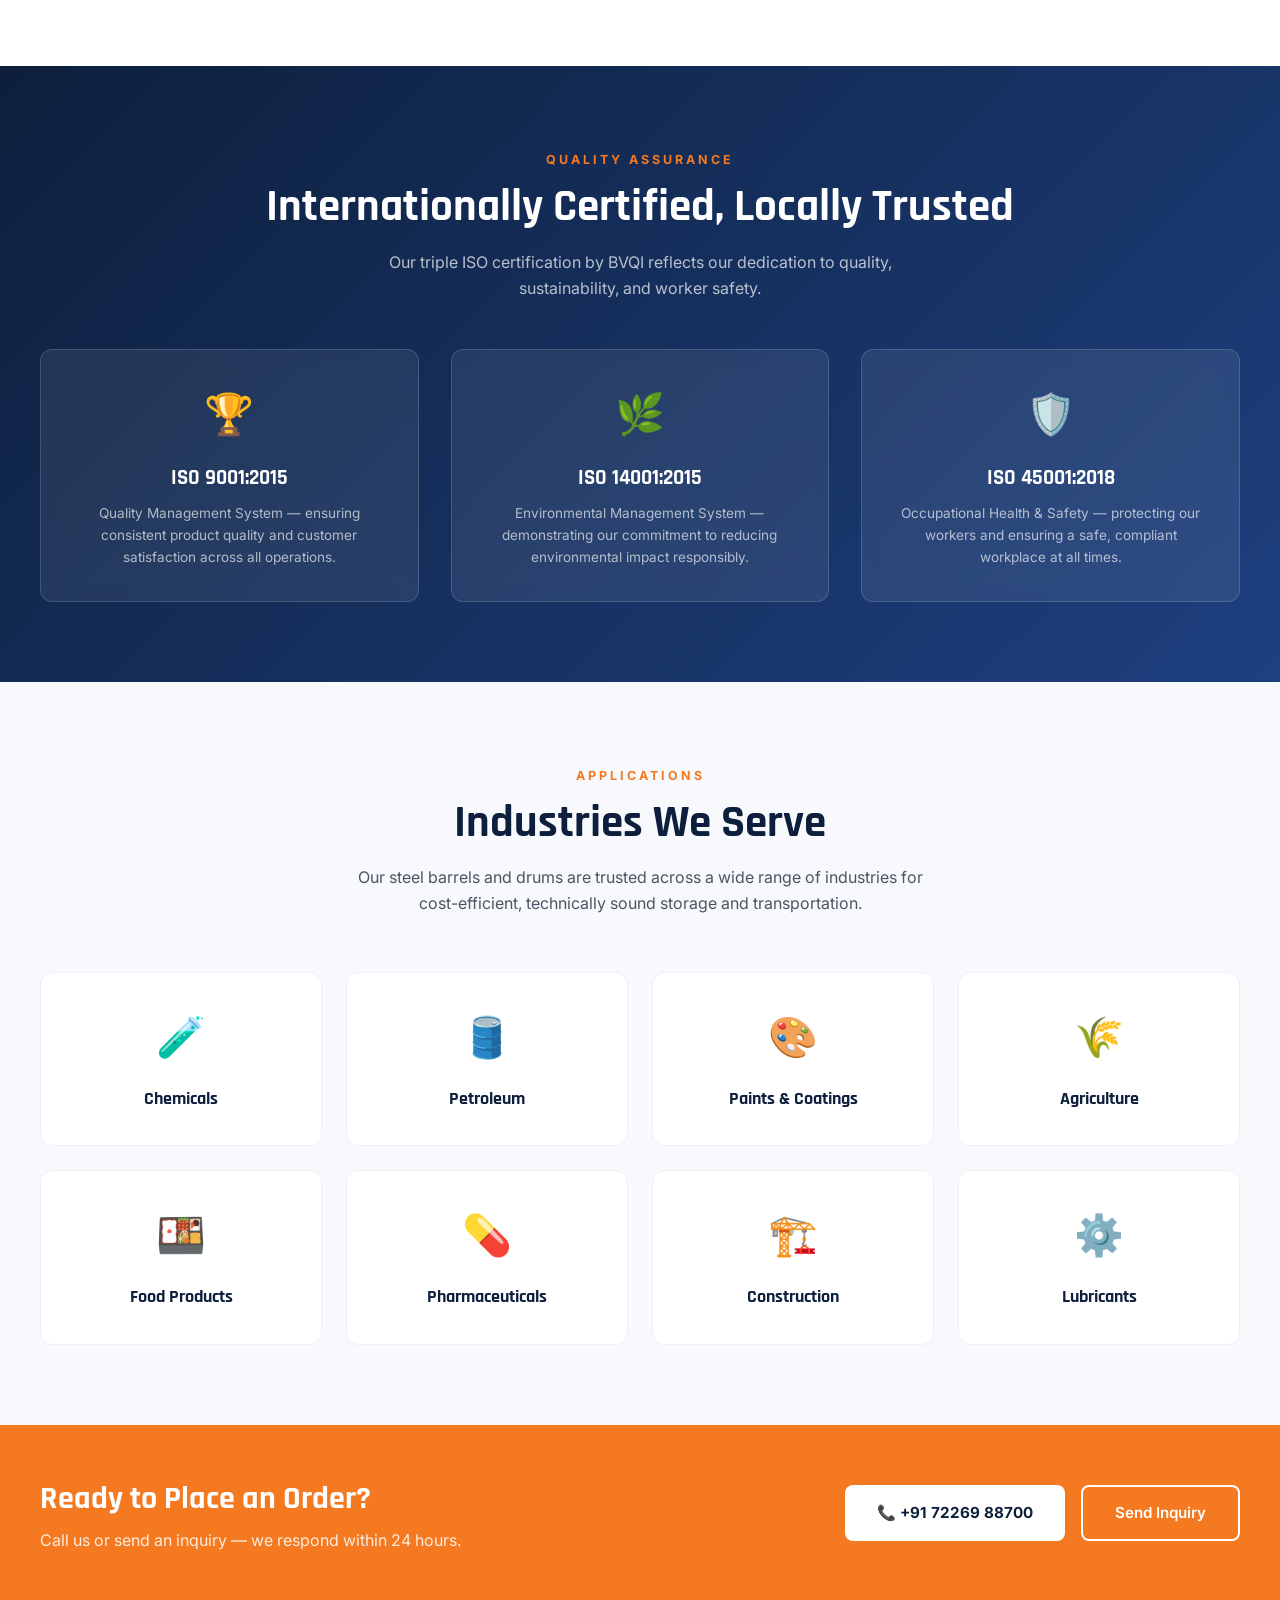
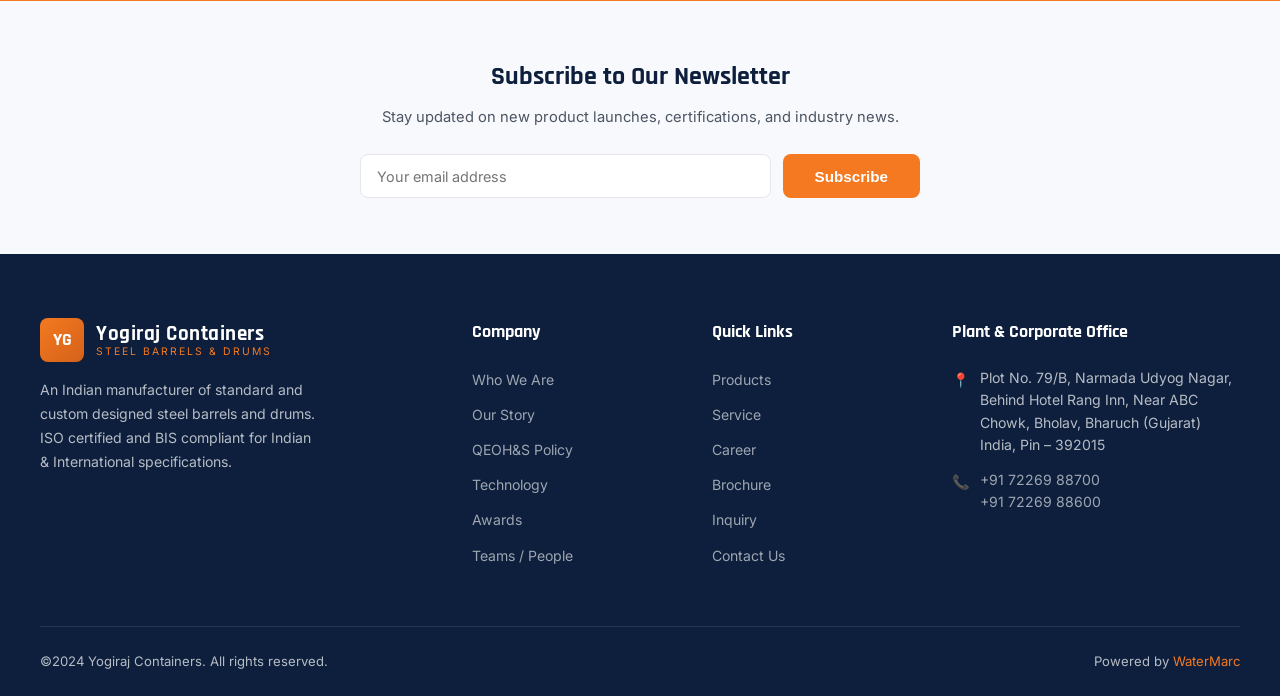
==== commit 125ddfd4: "Changed few spellings" ====
--- a/index.html
+++ b/index.html
@@ -4,9 +4,9 @@
 <head>
   <meta charset="UTF-8" />
   <meta name="viewport" content="width=device-width, initial-scale=1.0" />
-  <title>Metal Fass Inc | Steel Barrels & Drums Manufacturer | Bharuch, Gujarat</title>
+  <title>Yogiraj Containers | Steel Barrels & Drums Manufacturer | Bharuch, Gujarat</title>
   <meta name="description"
-    content="Metal Fass Inc is an Indian manufacturer of standard and custom designed steel barrels and drums. ISO 9001:2015, ISO 14001:2015 & ISO 45001:2018 certified. Located in Bharuch, Gujarat." />
+    content="Yogiraj Containers is an Indian manufacturer of standard and custom designed steel barrels and drums. ISO 9001:2015, ISO 14001:2015 & ISO 45001:2018 certified. Located in Bharuch, Gujarat." />
   <link rel="stylesheet" href="styles.css" />
 </head>
 
@@ -60,7 +60,7 @@
     <div class="hero-content container">
       <div class="hero-badge">ISO 9001 · 14001 · 45001 Certified</div>
       <h1>India's Premier<br /><span>Steel Barrel &</span><br />Drum Manufacturer</h1>
-      <p>Metal Fass Inc. manufactures a full range of new steel barrels and drums for all your shipping and storage
+      <p>Yogiraj Containers. manufactures a full range of new steel barrels and drums for all your shipping and storage
         needs — from hazardous chemicals to food products.</p>
       <div class="hero-buttons">
         <a href="products.html" class="btn-primary">
@@ -102,7 +102,7 @@
       <div class="section-header reveal">
         <span class="section-eyebrow">Who We Are</span>
         <h2 class="section-title">Built on Quality, Driven by Excellence</h2>
-        <p class="section-subtitle">Three pillars that define everything we do at Metal Fass Inc.</p>
+        <p class="section-subtitle">Three pillars that define everything we do at Yogiraj Containers.</p>
       </div>
       <div class="mvt-grid">
         <div class="mvt-card reveal">
@@ -132,7 +132,7 @@
     <div class="container">
       <div class="about-grid">
         <div class="about-image-wrap reveal">
-          <img src="factory.png" alt="Metal Fass Inc manufacturing facility" loading="lazy" />
+          <img src="factory.png" alt="Yogiraj Containers manufacturing facility" loading="lazy" />
           <div class="about-badge-float">
             <div class="num">BVQI</div>
             <div class="txt">Accredited & Certified</div>
@@ -141,7 +141,7 @@
         <div class="about-text reveal">
           <span class="section-eyebrow">About Us</span>
           <h2 class="section-title">An Indian Leader in Steel Drum Manufacturing</h2>
-          <p>Metal Fass Inc. is an Indian manufacturer of standard and custom designed steel barrels and drums. Whether
+          <p>Yogiraj Containers is an Indian manufacturer of standard and custom designed steel barrels and drums. Whether
             you pack hazardous chemicals or food products, our cold-rolled carbon steel barrels and drums provide
             superior safety and durability.</p>
           <p>We manufacture a full range of new steel barrels and drums for all your shipping needs — built to Indian
@@ -335,9 +335,9 @@
       <div class="footer-grid">
         <div class="footer-brand">
           <a href="index.html" class="nav-logo" style="margin-bottom:1rem;display:inline-flex;">
-            <div class="logo-icon">MF</div>
+            <div class="logo-icon">YG</div>
             <div class="logo-text">
-              <span class="logo-name">Metal Fass Inc</span>
+              <span class="logo-name">Yogiraj Containers</span>
               <span class="logo-sub">Steel Barrels & Drums</span>
             </div>
           </a>
@@ -383,7 +383,7 @@
         </div>
       </div>
       <div class="footer-bottom">
-        <span>©2024 Metal Fass Inc. All rights reserved.</span>
+        <span>©2024 Yogiraj Containers. All rights reserved.</span>
         <span>Powered by <a href="#">WaterMarc</a></span>
       </div>
     </div>
